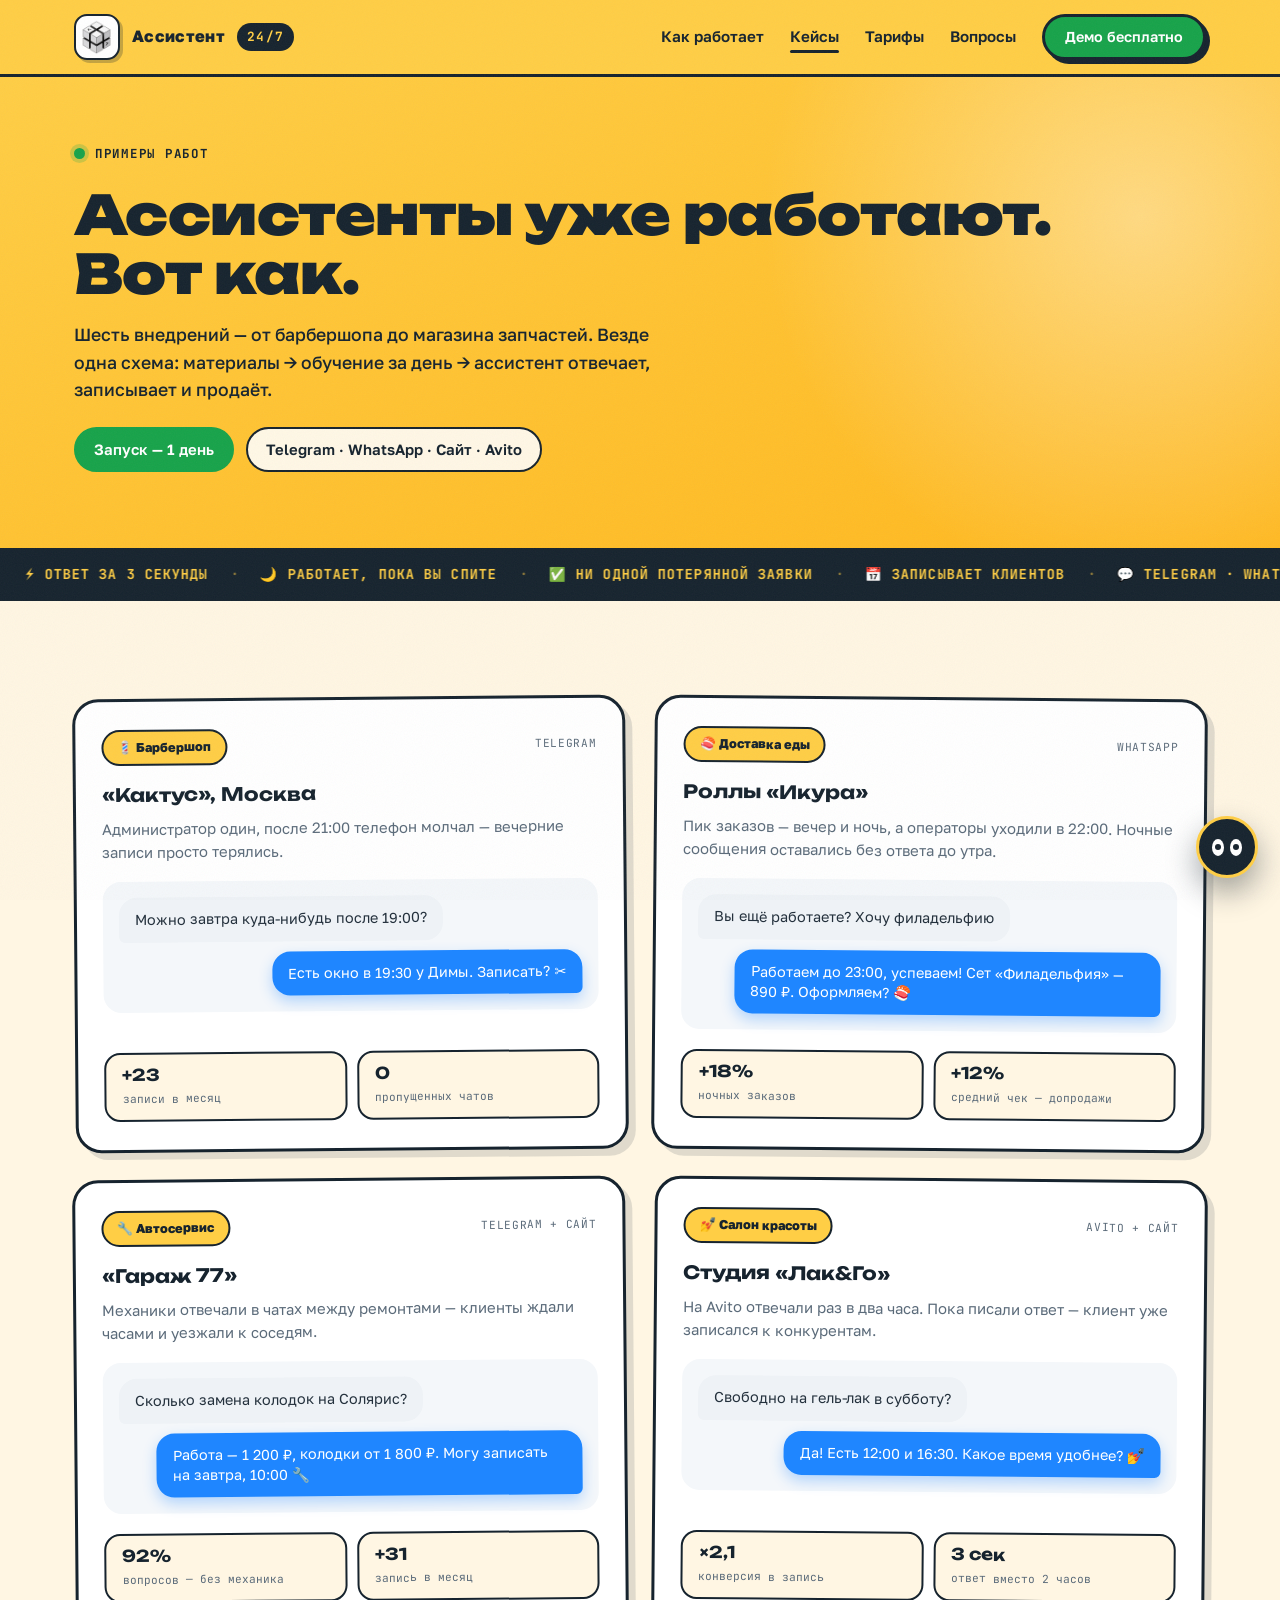
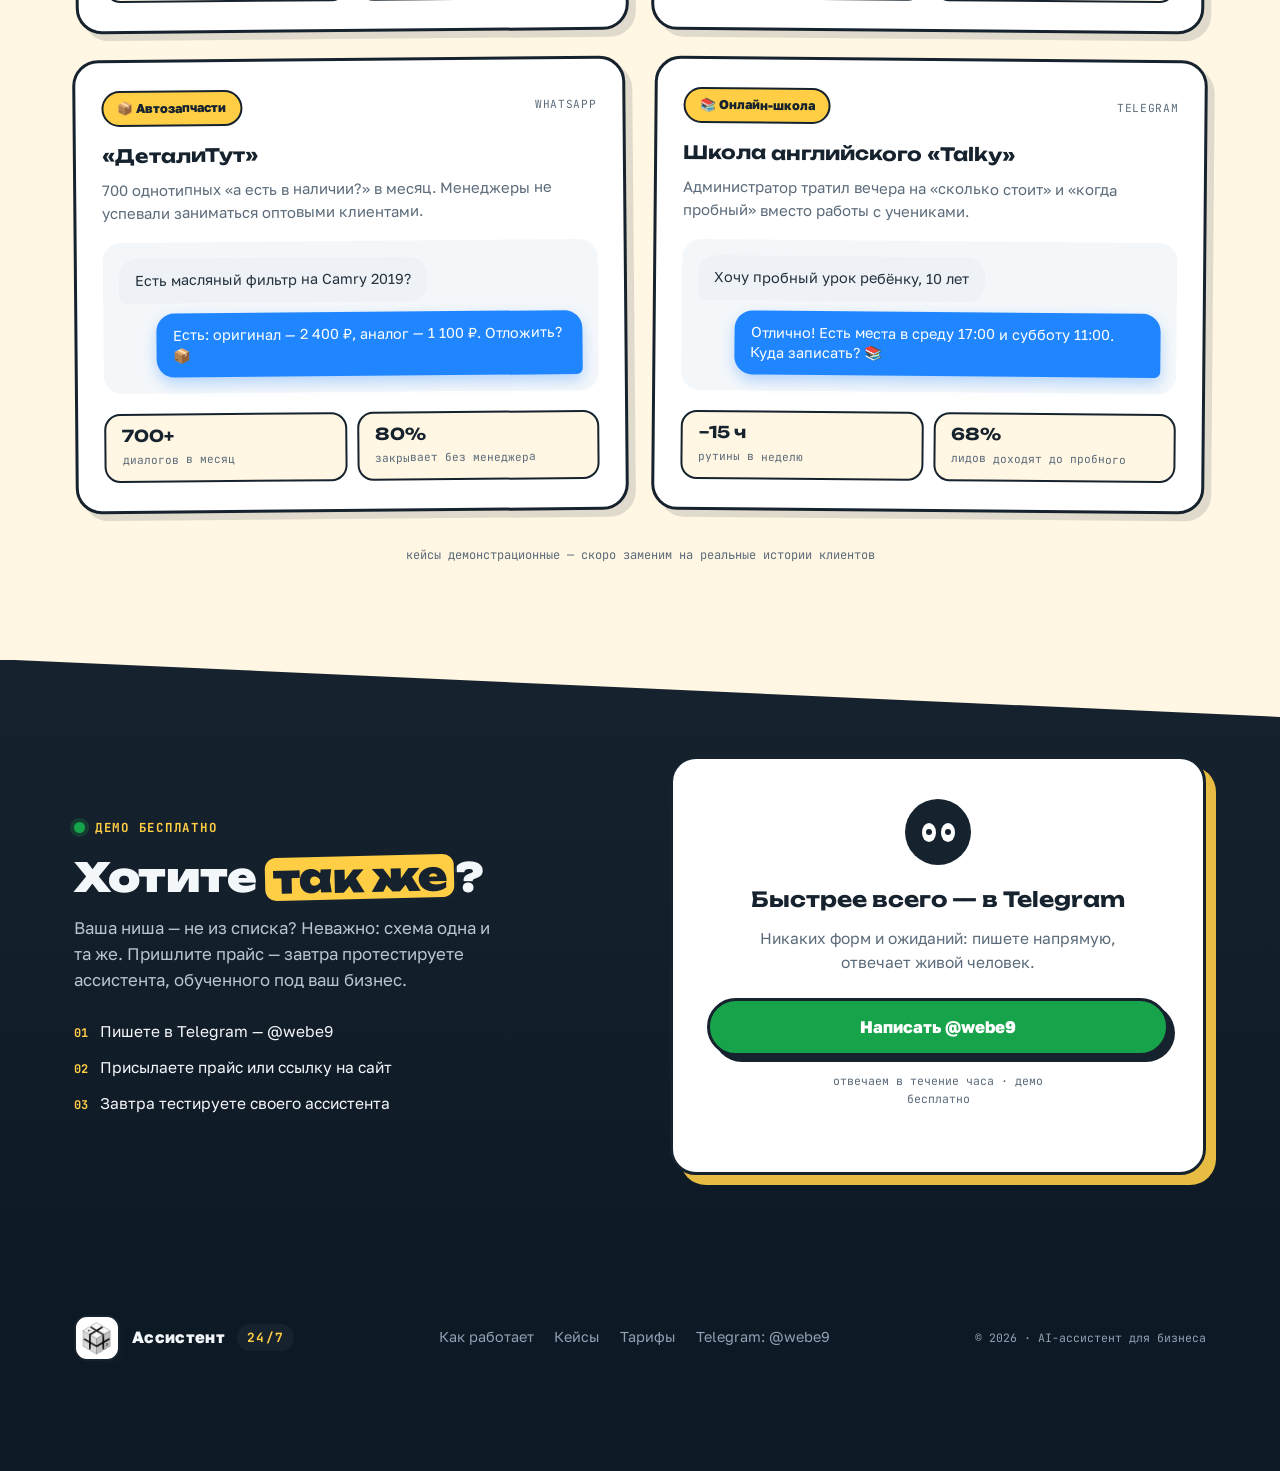
==== cases.html @ fed9264d "Логотип ведёт на narodniy-team.ru, чистые внутренние ссылки без index.html Co-Authored-By: Claude Fa" ====
<!doctype html>
<html lang="ru">
<head>
<meta charset="utf-8">
<meta name="viewport" content="width=device-width, initial-scale=1, viewport-fit=cover">
<title>Кейсы — AI-ассистент для бизнеса</title>
<meta name="description" content="Примеры внедрений AI-ассистента: барбершоп, доставка еды, автосервис, салон красоты, автозапчасти, онлайн-школа.">
<meta name="theme-color" content="#FFCE45">
<link rel="icon" type="image/jpeg" href="logo.jpg">
<link rel="preconnect" href="https://fonts.googleapis.com">
<link rel="preconnect" href="https://fonts.gstatic.com" crossorigin>
<link href="https://fonts.googleapis.com/css2?family=Unbounded:wght@500;700;900&family=Golos+Text:wght@400;500;600;800&family=JetBrains+Mono:wght@400;700&display=swap" rel="stylesheet">
<link rel="stylesheet" href="styles.css">
</head>
<body>

<a class="skip" href="#main">К содержанию</a>

<!-- ============ шапка ============ -->
<header class="site-head" id="top">
  <div class="head-in">
    <a class="logo" href="https://narodniy-team.ru" aria-label="На сайт Narodniy Team">
      <img class="logo-img" src="logo.jpg" alt="Логотип Narodniy Team">
      Ассистент <b>24/7</b>
    </a>
    <nav class="main-nav" aria-label="Основная навигация">
      <a href="./#how">Как работает</a>
      <a href="cases.html" aria-current="page">Кейсы</a>
      <a href="./#pricing">Тарифы</a>
      <a href="./#faq">Вопросы</a>
      <a class="btn" href="#cta">Демо бесплатно</a>
    </nav>
    <button class="burger" aria-expanded="false" aria-controls="mmenu" aria-label="Меню">
      <span></span><span></span><span></span>
    </button>
  </div>
</header>

<div class="mobile-menu" id="mmenu">
  <a href="./#how">Как работает</a>
  <a href="cases.html">Кейсы</a>
  <a href="./#pricing">Тарифы</a>
  <a href="./#faq">Вопросы</a>
  <a class="btn" href="#cta">Демо бесплатно</a>
</div>

<main id="main">

<!-- ============ hero ============ -->
<section class="page-hero">
  <div class="wrap">
    <span class="eyebrow">Примеры работ</span>
    <h1>Ассистенты уже работают. Вот как.</h1>
    <p class="sub">Шесть внедрений — от барбершопа до магазина запчастей. Везде одна схема: материалы → обучение за день → ассистент отвечает, записывает и продаёт.</p>
    <div class="hero-chips" style="margin-top:24px">
      <span class="chip solid-green">Запуск — 1 день</span>
      <span class="chip">Telegram · WhatsApp · Сайт · Avito</span>
    </div>
  </div>
</section>

<!-- ============ бегущая строка ============ -->
<div class="ticker" aria-hidden="true">
  <div class="ticker-track" id="tickerTrack"></div>
</div>

<!-- ============ кейсы ============ -->
<section class="section">
  <div class="wrap">
    <div class="case-grid">

      <article class="case reveal">
        <div class="case-top">
          <span class="case-tag">💈 Барбершоп</span>
          <span class="case-chan">Telegram</span>
        </div>
        <h3>«Кактус», Москва</h3>
        <p class="prob">Администратор один, после 21:00 телефон молчал — вечерние записи просто терялись.</p>
        <div class="case-chat">
          <div class="msg client">Можно завтра куда-нибудь после 19:00?</div>
          <div class="msg bot">Есть окно в 19:30 у Димы. Записать? ✂️</div>
        </div>
        <div class="case-stats">
          <span class="stat"><b>+23</b><small>записи в месяц</small></span>
          <span class="stat"><b>0</b><small>пропущенных чатов</small></span>
        </div>
      </article>

      <article class="case reveal d1">
        <div class="case-top">
          <span class="case-tag">🍣 Доставка еды</span>
          <span class="case-chan">WhatsApp</span>
        </div>
        <h3>Роллы «Икура»</h3>
        <p class="prob">Пик заказов — вечер и ночь, а операторы уходили в 22:00. Ночные сообщения оставались без ответа до утра.</p>
        <div class="case-chat">
          <div class="msg client">Вы ещё работаете? Хочу филадельфию</div>
          <div class="msg bot">Работаем до 23:00, успеваем! Сет «Филадельфия» — 890 ₽. Оформляем? 🍣</div>
        </div>
        <div class="case-stats">
          <span class="stat"><b>+18%</b><small>ночных заказов</small></span>
          <span class="stat"><b>+12%</b><small>средний чек — допродажи</small></span>
        </div>
      </article>

      <article class="case reveal">
        <div class="case-top">
          <span class="case-tag">🔧 Автосервис</span>
          <span class="case-chan">Telegram + сайт</span>
        </div>
        <h3>«Гараж 77»</h3>
        <p class="prob">Механики отвечали в чатах между ремонтами — клиенты ждали часами и уезжали к соседям.</p>
        <div class="case-chat">
          <div class="msg client">Сколько замена колодок на Солярис?</div>
          <div class="msg bot">Работа — 1 200 ₽, колодки от 1 800 ₽. Могу записать на завтра, 10:00 🔧</div>
        </div>
        <div class="case-stats">
          <span class="stat"><b>92%</b><small>вопросов — без механика</small></span>
          <span class="stat"><b>+31</b><small>запись в месяц</small></span>
        </div>
      </article>

      <article class="case reveal d1">
        <div class="case-top">
          <span class="case-tag">💅 Салон красоты</span>
          <span class="case-chan">Avito + сайт</span>
        </div>
        <h3>Студия «Лак&amp;Го»</h3>
        <p class="prob">На Avito отвечали раз в два часа. Пока писали ответ — клиент уже записался к конкурентам.</p>
        <div class="case-chat">
          <div class="msg client">Свободно на гель-лак в субботу?</div>
          <div class="msg bot">Да! Есть 12:00 и 16:30. Какое время удобнее? 💅</div>
        </div>
        <div class="case-stats">
          <span class="stat"><b>×2,1</b><small>конверсия в запись</small></span>
          <span class="stat"><b>3 сек</b><small>ответ вместо 2 часов</small></span>
        </div>
      </article>

      <article class="case reveal">
        <div class="case-top">
          <span class="case-tag">📦 Автозапчасти</span>
          <span class="case-chan">WhatsApp</span>
        </div>
        <h3>«ДеталиТут»</h3>
        <p class="prob">700 однотипных «а есть в наличии?» в месяц. Менеджеры не успевали заниматься оптовыми клиентами.</p>
        <div class="case-chat">
          <div class="msg client">Есть масляный фильтр на Camry 2019?</div>
          <div class="msg bot">Есть: оригинал — 2 400 ₽, аналог — 1 100 ₽. Отложить? 📦</div>
        </div>
        <div class="case-stats">
          <span class="stat"><b>700+</b><small>диалогов в месяц</small></span>
          <span class="stat"><b>80%</b><small>закрывает без менеджера</small></span>
        </div>
      </article>

      <article class="case reveal d1">
        <div class="case-top">
          <span class="case-tag">📚 Онлайн-школа</span>
          <span class="case-chan">Telegram</span>
        </div>
        <h3>Школа английского «Talky»</h3>
        <p class="prob">Администратор тратил вечера на «сколько стоит» и «когда пробный» вместо работы с учениками.</p>
        <div class="case-chat">
          <div class="msg client">Хочу пробный урок ребёнку, 10 лет</div>
          <div class="msg bot">Отлично! Есть места в среду 17:00 и субботу 11:00. Куда записать? 📚</div>
        </div>
        <div class="case-stats">
          <span class="stat"><b>−15 ч</b><small>рутины в неделю</small></span>
          <span class="stat"><b>68%</b><small>лидов доходят до пробного</small></span>
        </div>
      </article>

    </div>
    <p class="cases-note reveal">кейсы демонстрационные — скоро заменим на реальные истории клиентов</p>
  </div>
</section>

<!-- ============ CTA ============ -->
<section class="section cta-sec dark-zone" id="cta">
  <div class="cut r" style="--cut:var(--cream)" aria-hidden="true"></div>
  <div class="wrap cta-in">
    <div class="reveal">
      <span class="eyebrow">Демо бесплатно</span>
      <h2 style="margin-top:16px">Хотите <span class="mark y">так же</span>?</h2>
      <p class="lead">Ваша ниша — не из списка? Неважно: схема одна и та же. Пришлите прайс — завтра протестируете ассистента, обученного под ваш бизнес.</p>
      <div class="cta-steps">
        <span><b>01</b> Пишете в Telegram — @webe9</span>
        <span><b>02</b> Присылаете прайс или ссылку на сайт</span>
        <span><b>03</b> Завтра тестируете своего ассистента</span>
      </div>
    </div>
    <div class="tg-card reveal d1">
      <span class="ava"><span class="eye"><span class="pupil"></span></span><span class="eye"><span class="pupil"></span></span></span>
      <h3>Быстрее всего — в Telegram</h3>
      <p>Никаких форм и ожиданий: пишете напрямую, отвечает живой человек.</p>
      <a class="btn" href="https://t.me/webe9" target="_blank" rel="noopener">Написать @webe9</a>
      <p class="note">отвечаем в течение часа · демо бесплатно</p>
    </div>
  </div>
</section>

</main>

<!-- ============ футер ============ -->
<footer class="site-foot">
  <div class="wrap foot-in">
    <a class="logo" href="https://narodniy-team.ru" aria-label="На сайт Narodniy Team">
      <img class="logo-img" src="logo.jpg" alt="Логотип Narodniy Team">
      Ассистент <b>24/7</b>
    </a>
    <nav class="foot-links" aria-label="Футер">
      <a href="./#how">Как работает</a>
      <a href="cases.html">Кейсы</a>
      <a href="./#pricing">Тарифы</a>
      <a href="https://t.me/webe9" target="_blank" rel="noopener">Telegram: @webe9</a>
    </nav>
    <span class="foot-copy">© 2026 · AI-ассистент для бизнеса</span>
  </div>
</footer>

<!-- живая кнопка -->
<button class="fab" id="fab" aria-label="Получить демо">
  <span class="eye"><span class="pupil"></span></span><span class="eye"><span class="pupil"></span></span>
</button>

<script src="script.js"></script>
</body>
</html>
---- styles.css ----
/* ============ tokens ============ */
:root{
  --yellow:#FFCE45;
  --yellow-2:#FFB81E;
  --ink:#16232E;
  --ink-2:#0E1926;
  --green:#17A34A;
  --green-d:#0E8A3C;
  --blue:#1F86FF;
  --cream:#FFF6E3;
  --paper:#FFFDF6;
  --white:#ffffff;
  --muted:#5B6B7A;
  --d:'Unbounded', system-ui, sans-serif;
  --b:'Golos Text', 'Segoe UI', system-ui, sans-serif;
  --m:'JetBrains Mono', ui-monospace, monospace;
  --r:26px;
  --line:3px solid var(--ink);
}
*{margin:0;padding:0;box-sizing:border-box}
html{scroll-behavior:smooth}
body{
  font-family:var(--b);
  color:var(--ink);
  background:var(--cream);
  line-height:1.55;
  overflow-x:hidden;
  -webkit-font-smoothing:antialiased;
}
::selection{background:var(--ink);color:var(--yellow)}
img,svg{max-width:100%;display:block}
a{color:inherit}
button{font:inherit;color:inherit;cursor:pointer;background:none;border:none}

:focus-visible{outline:3px dashed var(--ink);outline-offset:3px;border-radius:6px}
.dark-zone :focus-visible{outline-color:var(--yellow)}

.skip{
  position:absolute;left:16px;top:-60px;z-index:5000;
  background:var(--ink);color:var(--yellow);padding:10px 18px;border-radius:12px;
  font-weight:600;transition:top .2s;
}
.skip:focus{top:12px}

/* лёгкое «бумажное» зерно поверх всего */
body::after{
  content:"";position:fixed;inset:0;z-index:2600;pointer-events:none;opacity:.05;
  background-image:url("data:image/svg+xml,%3Csvg xmlns='http://www.w3.org/2000/svg' width='140' height='140'%3E%3Cfilter id='n'%3E%3CfeTurbulence type='fractalNoise' baseFrequency='0.9' numOctaves='2'/%3E%3C/filter%3E%3Crect width='140' height='140' filter='url(%23n)'/%3E%3C/svg%3E");
}

.wrap{max-width:1180px;margin:0 auto;padding:0 24px}

/* ============ типовые детали ============ */
.eyebrow{
  display:inline-flex;align-items:center;gap:10px;
  font-family:var(--m);font-size:.78rem;font-weight:700;
  letter-spacing:.14em;text-transform:uppercase;
}
.eyebrow::before{
  content:"";width:11px;height:11px;border-radius:50%;
  background:var(--green);box-shadow:0 0 0 4px rgba(23,163,74,.22);
  flex:none;
}
h1,h2{font-family:var(--d);line-height:1.08;letter-spacing:-.01em}
h2{font-size:clamp(1.55rem,3.6vw,2.5rem);font-weight:900}
.section{padding:96px 0;position:relative}

/* диагональный срез на стыке цветных блоков:
   --cut = цвет ПРЕДЫДУЩЕЙ секции, клин врезается в текущую.
   top:-1px прячет антиалиасную кромку тонкого конца клина в цвете верхней секции */
.cut{
  position:absolute;top:-1px;left:0;right:0;z-index:2;pointer-events:none;
  height:clamp(26px,4.5vw,58px);
  background:var(--cut);
  clip-path:polygon(0 0,100% 0,0 100%);
}
.cut.r{clip-path:polygon(0 0,100% 0,100% 100%)}
.bg-cream{background:var(--cream)}
.sec-head{max-width:640px;margin-bottom:52px}
.sec-head h2{margin-top:16px}
.sec-head p{margin-top:14px;font-size:1.05rem;color:var(--muted)}

/* маркер-выделение слова, как на стикере */
.mark{
  position:relative;display:inline-block;padding:0 .18em;
  background:var(--white);border-radius:.28em;
  transform:rotate(-1.4deg);
  box-shadow:3px 3px 0 rgba(22,35,46,.9);
}
.mark.g{background:var(--green);color:#fff}
.mark.y{background:var(--yellow);color:var(--ink)}

.btn{
  display:inline-flex;align-items:center;justify-content:center;gap:10px;
  font-weight:800;font-size:1rem;line-height:1.2;
  padding:16px 28px;border-radius:999px;border:var(--line);
  background:var(--green);color:#fff;
  box-shadow:6px 6px 0 var(--ink);
  transition:transform .15s ease, box-shadow .15s ease;
  text-decoration:none;text-align:center;
}
.btn:hover{transform:translate(-2px,-2px);box-shadow:9px 9px 0 var(--ink)}
.btn:active{transform:translate(3px,3px);box-shadow:1px 1px 0 var(--ink)}
.btn.ink{background:var(--ink);color:var(--yellow);border-color:var(--ink);box-shadow:6px 6px 0 rgba(22,35,46,.28)}
.btn.ghost{background:var(--paper);color:var(--ink)}

.chip{
  display:inline-flex;align-items:center;gap:8px;
  background:rgba(255,255,255,.88);border:2.5px solid var(--ink);
  padding:9px 18px;border-radius:999px;font-weight:600;font-size:.93rem;
}
.chip.solid-green{background:var(--green);border-color:var(--green);color:#fff}

/* появление при скролле */
.reveal{opacity:0;transform:translateY(26px);transition:opacity .6s ease,transform .6s ease}
.reveal.in{opacity:1;transform:none}
.reveal.d1{transition-delay:.08s}
.reveal.d2{transition-delay:.16s}
.reveal.d3{transition-delay:.24s}

/* ============ шапка ============ */
.site-head{
  position:sticky;top:0;z-index:1000;
  background:var(--yellow);
  border-bottom:3px solid var(--ink);
  transition:box-shadow .2s;
}
.site-head.scrolled{box-shadow:0 6px 0 rgba(22,35,46,.12)}
.head-in{display:flex;align-items:center;justify-content:space-between;gap:16px;padding:14px 24px;max-width:1180px;margin:0 auto}
.logo{display:flex;align-items:center;gap:12px;font-weight:800;text-decoration:none;font-size:1.02rem;letter-spacing:.02em}
.logo-img{
  width:46px;height:46px;flex:none;object-fit:contain;
  background:#fff;border:2.5px solid var(--ink);border-radius:13px;
  padding:3px;box-shadow:3px 3px 0 rgba(22,35,46,.25);
}
.logo b{font-family:var(--m);font-weight:700;font-size:.8rem;letter-spacing:.1em;background:var(--ink);color:var(--yellow);padding:4px 10px;border-radius:999px}
.ava{
  width:44px;height:44px;border-radius:50%;background:var(--ink);
  display:flex;align-items:center;justify-content:center;gap:5px;flex:none;
  position:relative;
}
.eye{width:11px;height:15px;border-radius:50%;background:#fff;position:relative;overflow:hidden}
.pupil{width:6px;height:6px;border-radius:50%;background:var(--ink);position:absolute;left:50%;top:50%;transform:translate(-50%,-50%)}
.main-nav{display:flex;align-items:center;gap:26px}
.main-nav a{font-weight:600;text-decoration:none;font-size:.95rem;position:relative}
.main-nav a:not(.btn)::after{
  content:"";position:absolute;left:0;right:100%;bottom:-4px;height:3px;
  background:var(--ink);border-radius:3px;transition:right .2s ease;
}
.main-nav a:not(.btn):hover::after{right:0}
.main-nav a[aria-current="page"]::after{right:0}
.main-nav .btn{padding:11px 20px;font-size:.9rem;box-shadow:4px 4px 0 var(--ink)}
.burger{display:none;width:46px;height:46px;border:var(--line);border-radius:14px;background:var(--paper);position:relative}
.burger span{position:absolute;left:11px;right:11px;height:3px;background:var(--ink);border-radius:3px;transition:.25s}
.burger span:nth-child(1){top:14px}
.burger span:nth-child(2){top:21px}
.burger span:nth-child(3){top:28px}
.burger[aria-expanded="true"] span:nth-child(1){top:21px;transform:rotate(45deg)}
.burger[aria-expanded="true"] span:nth-child(2){opacity:0}
.burger[aria-expanded="true"] span:nth-child(3){top:21px;transform:rotate(-45deg)}
.mobile-menu{
  display:none;position:fixed;inset:0;z-index:1500;background:var(--yellow);
  padding:110px 28px 40px;flex-direction:column;gap:8px;
}
.mobile-menu.open{display:flex}
.mobile-menu a{
  font-family:var(--d);font-weight:700;font-size:1.5rem;text-decoration:none;
  padding:16px 6px;border-bottom:2px solid rgba(22,35,46,.15);
}
.mobile-menu .btn{margin-top:26px;font-family:var(--b)}

/* ============ hero (главная) ============ */
.hero{
  background:linear-gradient(160deg,var(--yellow) 0%,var(--yellow-2) 100%);
  position:relative;overflow:hidden;
}
.hero::before{
  content:"";position:absolute;right:-240px;top:-240px;width:760px;height:760px;border-radius:50%;
  background:radial-gradient(circle,rgba(255,255,255,.4),rgba(255,255,255,0) 70%);
  pointer-events:none;
}
.hero-in{
  display:grid;grid-template-columns:1.06fr .94fr;gap:56px;align-items:center;
  padding:72px 24px 88px;max-width:1180px;margin:0 auto;position:relative;
}
.hero h1{
  font-size:clamp(2rem,4.6vw,3.55rem);font-weight:900;
  margin-top:22px;max-width:12ch;
}
.hero h1 .accent{color:#fff;text-shadow:0 3px 0 rgba(22,35,46,.22);position:relative;white-space:nowrap}
.hero h1 .accent svg{
  position:absolute;left:0;bottom:-.28em;width:100%;height:.32em;overflow:visible;
}
.hero h1 .accent path{
  fill:none;stroke:var(--ink);stroke-width:7;stroke-linecap:round;
  stroke-dasharray:320;stroke-dashoffset:320;
  animation:draw .9s .8s ease forwards;
}
@keyframes draw{to{stroke-dashoffset:0}}
.hero .sub{margin-top:20px;font-size:1.12rem;max-width:44ch;font-weight:500}
.hero-chips{display:flex;flex-wrap:wrap;gap:12px;margin-top:26px}
.hero-cta{display:flex;flex-wrap:wrap;gap:16px;margin-top:32px;align-items:center}
.hero-note{font-family:var(--m);font-size:.78rem;max-width:24ch;line-height:1.5}

/* стагер появления в hero */
.hero .pop{opacity:0;transform:translateY(18px);animation:pop .55s ease forwards}
.hero .pop.p1{animation-delay:.05s}
.hero .pop.p2{animation-delay:.15s}
.hero .pop.p3{animation-delay:.25s}
.hero .pop.p4{animation-delay:.35s}
.hero .pop.p5{animation-delay:.45s}
@keyframes pop{to{opacity:1;transform:none}}

/* ============ hero (внутренние страницы) ============ */
.page-hero{
  background:linear-gradient(160deg,var(--yellow) 0%,var(--yellow-2) 100%);
  position:relative;overflow:hidden;padding:64px 0 76px;
}
.page-hero::before{
  content:"";position:absolute;right:-240px;top:-240px;width:760px;height:760px;border-radius:50%;
  background:radial-gradient(circle,rgba(255,255,255,.4),rgba(255,255,255,0) 70%);
  pointer-events:none;
}
.page-hero .wrap{position:relative}
.page-hero h1{font-size:clamp(2rem,4.6vw,3.4rem);font-weight:900;margin-top:20px;max-width:20ch}
.page-hero .sub{margin-top:18px;font-size:1.1rem;max-width:54ch;font-weight:500}

/* чат-демо */
.chat{
  background:var(--white);border:var(--line);border-radius:30px;
  box-shadow:12px 12px 0 rgba(22,35,46,.9);
  transform:rotate(-2.2deg);
  transition:transform .25s ease;
  padding:24px 22px 18px;position:relative;z-index:2;
}
.chat:hover{transform:rotate(-.4deg)}
.chat-head{display:flex;align-items:center;gap:13px;padding-bottom:16px;border-bottom:2px solid #EEF2F6}
.chat-head .ava{width:50px;height:50px}
.chat-title{font-weight:800;font-size:1.02rem}
.chat-status{font-size:.85rem;color:var(--green);font-weight:700;display:flex;align-items:center;gap:7px}
.chat-status::before{content:"";width:9px;height:9px;border-radius:50%;background:var(--green);animation:pulse 2s infinite}
@keyframes pulse{0%,100%{box-shadow:0 0 0 0 rgba(23,163,74,.4)}50%{box-shadow:0 0 0 6px rgba(23,163,74,0)}}
.chat-logwrap{position:relative}
.chat-log{
  padding:18px 12px 6px 2px;display:flex;flex-direction:column;gap:12px;
  min-height:260px;max-height:340px;overflow-y:auto;
  /* родной скроллбар прячем совсем — вместо него свой ползунок */
  scrollbar-width:none;-ms-overflow-style:none;
}
.chat-log::-webkit-scrollbar{width:0;height:0;display:none}
.chat-thumb{
  position:absolute;right:0;top:0;width:6px;height:40px;border-radius:99px;
  background:#C9D4DD;opacity:0;pointer-events:none;
  transition:opacity .25s ease, background .15s ease;
  touch-action:none;
}
.chat-thumb.on{opacity:1;pointer-events:auto;cursor:grab}
.chat-thumb:hover{background:#A9B8C4}
.chat-thumb.drag{background:#8FA1B3;cursor:grabbing}
.msg{
  max-width:86%;padding:12px 16px;border-radius:18px;font-size:.98rem;line-height:1.4;
  opacity:0;transform:translateY(10px) scale(.97);
  animation:msg-in .3s ease forwards;
}
@keyframes msg-in{to{opacity:1;transform:none}}
.msg.client{background:#EEF2F6;color:#24313D;border-bottom-left-radius:6px;align-self:flex-start}
.msg.bot{
  background:var(--blue);color:#fff;border-bottom-right-radius:6px;align-self:flex-end;
  box-shadow:0 8px 20px rgba(31,134,255,.35);
}
.msg.typing{display:inline-flex;gap:5px;align-items:center;padding:15px 18px}
.msg.typing i{width:7px;height:7px;border-radius:50%;background:rgba(255,255,255,.85);animation:blink 1s infinite}
.msg.typing i:nth-child(2){animation-delay:.18s}
.msg.typing i:nth-child(3){animation-delay:.36s}
@keyframes blink{0%,60%,100%{opacity:.35;transform:translateY(0)}30%{opacity:1;transform:translateY(-3px)}}
.msg-meta{font-family:var(--m);font-size:.68rem;color:#8795A1;align-self:flex-end;margin-top:-6px}
.chat-suggest{display:flex;flex-wrap:wrap;gap:8px;padding:14px 2px 6px;border-top:2px solid #EEF2F6}
.chat-suggest .hint{width:100%;font-family:var(--m);font-size:.68rem;color:#8795A1;letter-spacing:.06em;text-transform:uppercase}
.q-chip{
  border:2px solid var(--ink);border-radius:999px;padding:8px 14px;
  font-size:.85rem;font-weight:600;background:var(--paper);
  transition:transform .15s, background .15s;
}
.q-chip:hover{transform:translateY(-2px) rotate(-1deg);background:var(--yellow)}
.q-chip:disabled{opacity:.35;transform:none;cursor:default}
.chat-foot{
  display:flex;align-items:center;gap:9px;padding:12px 2px 2px;
  font-size:.85rem;font-weight:700;color:#24313D;
}

/* стикер поверх чата */
.sticker-247{
  position:absolute;top:-20px;right:-14px;z-index:3;
  background:var(--ink);color:var(--yellow);
  font-family:var(--d);font-weight:700;font-size:1.05rem;
  padding:10px 20px;border-radius:999px;transform:rotate(6deg);
  box-shadow:5px 5px 0 rgba(22,35,46,.25);
}

/* ============ бегущая строка ============ */
.ticker{
  background:var(--ink);color:var(--yellow);
  border-top:3px solid var(--ink);border-bottom:3px solid var(--ink);
  overflow:hidden;white-space:nowrap;position:relative;z-index:3;
}
.ticker-track{
  display:inline-flex;gap:0;padding:13px 0;
  font-family:var(--m);font-weight:700;font-size:.86rem;letter-spacing:.08em;text-transform:uppercase;
  animation:ticker 26s linear infinite;will-change:transform;
}
.ticker:hover .ticker-track{animation-play-state:paused}
.ticker-track span{padding:0 26px;position:relative}
.ticker-track span::after{content:"·";position:absolute;right:-6px;color:rgba(255,206,69,.5)}
@keyframes ticker{to{transform:translateX(-50%)}}

/* ============ как работает ============ */
.steps{display:grid;grid-template-columns:1fr auto 1fr auto 1fr;gap:18px;align-items:stretch}
.step{
  background:var(--white);border:var(--line);border-radius:var(--r);
  padding:30px 26px;position:relative;
  box-shadow:7px 7px 0 rgba(22,35,46,.14);
  transition:transform .2s ease, box-shadow .2s ease;
}
.step:hover{transform:translateY(-6px) rotate(-.6deg);box-shadow:10px 12px 0 rgba(22,35,46,.18)}
.step .n{
  position:absolute;top:-17px;left:22px;
  font-family:var(--m);font-weight:700;font-size:.8rem;
  background:var(--yellow);border:2.5px solid var(--ink);border-radius:999px;padding:5px 13px;
}
.step .ico{font-size:2rem;line-height:1;margin-bottom:14px}
.step h3{font-size:1.12rem;font-weight:800;margin-bottom:8px}
.step p{font-size:.95rem;color:var(--muted)}
.step-arrow{align-self:center;flex:none;color:var(--ink);animation:nudge 2.2s ease-in-out infinite}
@keyframes nudge{0%,100%{transform:translateX(0)}50%{transform:translateX(6px)}}
.steps-foot{margin-top:38px;display:flex;flex-wrap:wrap;gap:12px}

/* ============ ночная секция ============ */
.night{
  background:linear-gradient(180deg,#101D2B 0%,var(--ink-2) 100%);
  color:#F4F7FA;position:relative;overflow:hidden;
}
.night .stars{position:absolute;inset:0;pointer-events:none}
.night .stars i{
  position:absolute;width:3px;height:3px;border-radius:50%;background:#fff;opacity:.55;
  animation:tw 3.2s ease-in-out infinite;
}
@keyframes tw{0%,100%{opacity:.15;transform:scale(.8)}50%{opacity:.8;transform:scale(1.2)}}
.night-in{display:grid;grid-template-columns:1fr 1fr;gap:60px;align-items:center;position:relative}
.night .eyebrow{color:var(--yellow)}
.night h2 .mark{background:var(--yellow);color:var(--ink);box-shadow:3px 3px 0 rgba(0,0,0,.45)}
.night .lead{margin-top:16px;color:#B9C6D2;font-size:1.05rem;max-width:40ch}
.night-chips{display:flex;flex-wrap:wrap;gap:12px;margin-top:26px}
.night .chip{background:rgba(255,255,255,.08);border-color:rgba(255,255,255,.35);color:#F4F7FA}
.night .chip.solid-green{background:var(--green);border-color:var(--green)}
.night-report{
  margin-top:30px;display:inline-flex;align-items:center;gap:10px;
  background:var(--yellow);color:var(--ink);border-radius:999px;padding:12px 22px;
  font-weight:800;transform:rotate(-1.6deg);box-shadow:5px 5px 0 rgba(0,0,0,.4);
}
.timeline{display:flex;flex-direction:column;gap:16px}
.t-card{
  background:var(--white);color:var(--ink);border-radius:20px;
  padding:16px 20px;display:flex;align-items:center;gap:15px;
  box-shadow:0 18px 40px rgba(0,0,0,.35);
  transition:transform .2s ease;
}
.t-card:hover{transform:translateX(6px) rotate(.4deg)}
.t-card:nth-child(odd){transform:rotate(-1.2deg)}
.t-card:nth-child(even){transform:rotate(1deg)}
.t-card:nth-child(odd):hover{transform:translateX(6px) rotate(-.4deg)}
.t-ico{
  width:46px;height:46px;border-radius:14px;flex:none;
  display:flex;align-items:center;justify-content:center;font-size:1.35rem;
  background:#EEF2F6;
}
.t-card b{display:block;font-size:1rem}
.t-card small{color:var(--muted);font-size:.86rem}
.t-time{margin-left:auto;font-family:var(--m);font-size:.78rem;color:#8795A1;font-weight:700}

/* ============ калькулятор ============ */
/* градиент строго вертикальный: нижняя кромка = var(--yellow-2),
   чтобы совпадать с цветом клина следующей секции */
.calc-sec{background:linear-gradient(180deg,var(--yellow) 0%,var(--yellow-2) 100%)}
.calc{
  display:grid;grid-template-columns:1.05fr .95fr;gap:0;
  background:var(--white);border:var(--line);border-radius:var(--r);
  overflow:hidden;box-shadow:10px 10px 0 rgba(22,35,46,.9);
}
.calc-controls{padding:38px 36px}
.calc-controls .row{margin-bottom:30px}
.calc-controls label{display:flex;justify-content:space-between;align-items:baseline;font-weight:700;margin-bottom:12px;gap:12px}
.calc-controls output{font-family:var(--m);font-weight:700;background:var(--cream);padding:3px 12px;border-radius:8px;border:2px solid var(--ink);white-space:nowrap}
input[type=range]{
  width:100%;appearance:none;-webkit-appearance:none;height:12px;border-radius:99px;
  background:linear-gradient(to right,var(--green) var(--fill,50%),#E7ECF1 var(--fill,50%));
  border:2.5px solid var(--ink);outline-offset:4px;cursor:pointer;
}
input[type=range]::-webkit-slider-thumb{
  appearance:none;-webkit-appearance:none;width:28px;height:28px;border-radius:50%;
  background:var(--yellow);border:3px solid var(--ink);box-shadow:3px 3px 0 rgba(22,35,46,.35);
  transition:transform .12s;
}
input[type=range]::-webkit-slider-thumb:hover{transform:scale(1.12)}
input[type=range]::-moz-range-thumb{
  width:24px;height:24px;border-radius:50%;background:var(--yellow);
  border:3px solid var(--ink);box-shadow:3px 3px 0 rgba(22,35,46,.35);
}
.calc-note{font-family:var(--m);font-size:.72rem;color:var(--muted);line-height:1.6}
.calc-result{
  background:var(--ink);color:#fff;padding:38px 36px;
  display:flex;flex-direction:column;justify-content:center;gap:10px;position:relative;
}
.calc-result .cap{font-family:var(--m);font-size:.75rem;letter-spacing:.12em;text-transform:uppercase;color:#8FA1B3}
.calc-result .big{
  font-family:var(--d);font-weight:900;font-size:clamp(1.7rem,3.4vw,2.6rem);
  color:var(--yellow);line-height:1.1;font-variant-numeric:tabular-nums;
}
.calc-result .per{color:#B9C6D2;font-size:.95rem}
.calc-result .btn{margin-top:18px;align-self:flex-start;border-color:var(--green);box-shadow:6px 6px 0 rgba(0,0,0,.45)}

/* ============ возможности ============ */
.feat-grid{display:grid;grid-template-columns:repeat(3,1fr);gap:22px}
.feat{
  background:var(--white);border:var(--line);border-radius:22px;padding:26px 24px;
  box-shadow:6px 6px 0 rgba(22,35,46,.13);
  transition:transform .2s ease, box-shadow .2s ease;
  transform:rotate(var(--tilt,0deg));
}
.feat:nth-child(3n+1){--tilt:-.7deg}
.feat:nth-child(3n+2){--tilt:.5deg}
.feat:nth-child(3n){--tilt:-.3deg}
.feat:hover{transform:translateY(-6px) rotate(0);box-shadow:9px 11px 0 rgba(22,35,46,.18)}

/* появление с подпрыгом при первом скролле до блока */
.pop-card{opacity:0}
.pop-card.in{opacity:1;animation:card-pop .65s cubic-bezier(.3,1.3,.45,1) backwards}
.pop-card.in.d1{animation-delay:.12s}
.pop-card.in.d2{animation-delay:.24s}
@keyframes card-pop{
  0%{opacity:0;transform:translateY(36px) scale(.92) rotate(calc(var(--tilt,0deg) - 2.5deg))}
  65%{opacity:1;transform:translateY(-8px) scale(1.03) rotate(calc(var(--tilt,0deg) + 1.2deg))}
  100%{opacity:1;transform:translateY(0) scale(1) rotate(var(--tilt,0deg))}
}
.feat .ico{
  width:52px;height:52px;border-radius:16px;background:var(--cream);border:2.5px solid var(--ink);
  display:flex;align-items:center;justify-content:center;font-size:1.5rem;margin-bottom:16px;
}
.feat h3{font-size:1.05rem;font-weight:800;margin-bottom:6px}
.feat p{font-size:.92rem;color:var(--muted)}

/* ============ кейсы ============ */
.case-grid{display:grid;grid-template-columns:repeat(2,1fr);gap:26px}
.case{
  background:var(--white);border:var(--line);border-radius:var(--r);
  padding:28px 26px;display:flex;flex-direction:column;
  box-shadow:7px 7px 0 rgba(22,35,46,.13);
  transition:transform .2s ease, box-shadow .2s ease;
}
.case:nth-child(odd){transform:rotate(-.5deg)}
.case:nth-child(even){transform:rotate(.5deg)}
.case:hover{transform:translateY(-6px) rotate(0);box-shadow:10px 12px 0 rgba(22,35,46,.18)}
.case-top{display:flex;justify-content:space-between;align-items:center;gap:12px;margin-bottom:16px;flex-wrap:wrap}
.case-tag{
  background:var(--yellow);border:2.5px solid var(--ink);border-radius:999px;
  padding:6px 14px;font-weight:800;font-size:.8rem;
}
.case-chan{font-family:var(--m);font-size:.7rem;color:var(--muted);letter-spacing:.06em;text-transform:uppercase}
.case h3{font-family:var(--d);font-size:1.15rem;font-weight:700;margin-bottom:8px}
.case .prob{color:var(--muted);font-size:.93rem;margin-bottom:18px}
.case-chat{
  background:#F4F7FA;border-radius:18px;padding:16px;
  display:flex;flex-direction:column;gap:10px;margin-bottom:20px;
}
.case-chat .msg{animation:none;opacity:1;transform:none;font-size:.9rem;max-width:92%}
.case-chat .msg.bot{box-shadow:0 6px 14px rgba(31,134,255,.3)}
.case-stats{display:flex;flex-wrap:wrap;gap:10px;margin-top:auto}
.stat{
  background:var(--cream);border:2.5px solid var(--ink);border-radius:16px;
  padding:10px 16px;flex:1;min-width:120px;
}
.stat b{display:block;font-family:var(--d);font-size:1.02rem;line-height:1.25}
.stat small{font-size:.7rem;color:var(--muted);font-family:var(--m)}
.cases-note{margin-top:34px;text-align:center;font-family:var(--m);font-size:.75rem;color:var(--muted)}

/* ============ тарифы ============ */
.price-grid{display:grid;grid-template-columns:repeat(3,1fr);gap:24px;align-items:stretch}
.plan{
  background:var(--white);border:var(--line);border-radius:var(--r);padding:32px 28px;
  display:flex;flex-direction:column;position:relative;
  box-shadow:7px 7px 0 rgba(22,35,46,.13);
  transition:transform .2s ease, box-shadow .2s ease;
}
.plan:hover{transform:translateY(-6px);box-shadow:10px 12px 0 rgba(22,35,46,.2)}
.plan.hot{background:var(--ink);color:#fff;transform:rotate(-1deg) scale(1.02)}
.plan.hot:hover{transform:rotate(0) scale(1.03) translateY(-4px)}
.plan .badge{
  position:absolute;top:-16px;right:20px;background:var(--yellow);color:var(--ink);
  border:2.5px solid var(--ink);border-radius:999px;padding:6px 15px;
  font-weight:800;font-size:.8rem;transform:rotate(4deg);
}
.plan .name{font-family:var(--m);font-weight:700;font-size:.8rem;letter-spacing:.14em;text-transform:uppercase}
.plan .cost{font-family:var(--d);font-weight:900;font-size:1.9rem;margin-top:14px;line-height:1.1}
.plan .cost small{font-family:var(--b);font-weight:600;font-size:.9rem;color:var(--muted)}
.plan.hot .cost{color:var(--yellow)}
.plan.hot .cost small{color:#8FA1B3}
.plan ul{list-style:none;margin:22px 0 26px;display:flex;flex-direction:column;gap:11px;flex:1}
.plan li{display:flex;gap:10px;font-size:.94rem;align-items:flex-start}
.plan li::before{content:"✓";font-weight:800;color:var(--green);flex:none}
.plan.hot li::before{color:#4ADE80}
.plan .btn{width:100%}
.price-foot{margin-top:36px;text-align:center;font-family:var(--m);font-size:.8rem;color:var(--muted)}

/* ============ FAQ — переписка с ассистентом ============ */
.faq-sec{background:var(--paper)}
.faq-in{display:grid;grid-template-columns:.85fr 1.15fr;gap:60px;align-items:start}
.faq-head{position:sticky;top:110px}
.faq-head h2{margin-top:16px}
.faq-head p{margin-top:14px;font-size:1.05rem;color:var(--muted);max-width:36ch}
.faq-more{font-size:.95rem}
.faq-more a{font-weight:800;color:var(--ink)}
.faq-chat{display:flex;flex-direction:column;gap:14px}
.fq-q{
  display:block;text-align:left;max-width:88%;
  background:#EEF2F6;color:#24313D;
  padding:16px 22px;border-radius:20px;border-bottom-left-radius:7px;
  font-weight:700;font-size:1rem;line-height:1.4;
  border:2.5px solid transparent;
  transition:transform .15s ease, border-color .15s ease, background .15s ease;
}
.fq-q:hover{transform:translateX(5px);border-color:var(--ink);background:var(--white)}
.fq.open .fq-q{border-color:var(--ink);background:var(--white)}
.fq-a{max-height:0;overflow:hidden;transition:max-height .35s ease}
.fq-a-in{display:flex;justify-content:flex-end;padding:12px 0 6px}
.fq-bubble{
  background:var(--blue);color:#fff;max-width:88%;
  padding:15px 20px;border-radius:20px;border-bottom-right-radius:7px;
  font-size:.98rem;line-height:1.45;
  box-shadow:0 10px 24px rgba(31,134,255,.3);
}
.fq-bubble.typing{display:inline-flex;gap:5px;align-items:center;padding:17px 20px}
.fq-bubble.typing i{width:7px;height:7px;border-radius:50%;background:rgba(255,255,255,.85);animation:blink 1s infinite}
.fq-bubble.typing i:nth-child(2){animation-delay:.18s}
.fq-bubble.typing i:nth-child(3){animation-delay:.36s}

/* ============ CTA (телеграм) ============ */
.cta-sec{background:linear-gradient(180deg,var(--ink) 0%,var(--ink-2) 100%);color:#F4F7FA;position:relative;overflow:hidden}
.cta-in{display:grid;grid-template-columns:1fr 1fr;gap:60px;align-items:center;position:relative}
.cta-sec .eyebrow{color:var(--yellow)}
.cta-sec .lead{margin-top:16px;color:#B9C6D2;font-size:1.05rem;max-width:42ch}
.cta-steps{margin-top:26px;display:flex;flex-direction:column;gap:12px;font-size:.97rem}
.cta-steps span{display:flex;gap:12px;align-items:baseline}
.cta-steps b{font-family:var(--m);font-size:.75rem;color:var(--yellow);flex:none}
.tg-card{
  background:var(--white);color:var(--ink);border:var(--line);border-radius:var(--r);
  padding:40px 34px;text-align:center;
  box-shadow:10px 10px 0 rgba(255,206,69,.9);
  transform:rotate(1deg);
}
.tg-card .ava{width:66px;height:66px;margin:0 auto 18px}
.tg-card .ava .eye{width:14px;height:19px}
.tg-card h3{font-family:var(--d);font-weight:700;font-size:1.3rem;margin-bottom:10px}
.tg-card p{color:var(--muted);font-size:.97rem;max-width:36ch;margin:0 auto 24px}
.tg-card .btn{width:100%;font-size:1.05rem}
.tg-card .note{margin-top:16px;font-family:var(--m);font-size:.72rem;color:var(--muted)}

/* ============ футер ============ */
.site-foot{background:var(--ink-2);color:#8FA1B3;padding:44px 0 110px}
.foot-in{display:flex;flex-wrap:wrap;gap:28px;justify-content:space-between;align-items:center}
.foot-in .logo{color:#F4F7FA}
.foot-links{display:flex;flex-wrap:wrap;gap:20px;font-size:.9rem}
.foot-links a{text-decoration:none}
.foot-links a:hover{color:var(--yellow)}
.foot-copy{font-family:var(--m);font-size:.72rem}

/* ============ FAB — живая кнопка с глазами ============ */
.fab{
  position:fixed;right:22px;bottom:22px;z-index:1200;
  width:62px;height:62px;border-radius:50%;background:var(--ink);
  border:3px solid var(--yellow);
  display:flex;align-items:center;justify-content:center;gap:6px;
  box-shadow:0 14px 30px rgba(22,35,46,.4);
  transition:transform .2s ease, opacity .3s ease;
}
.fab:hover{transform:scale(1.1) rotate(-6deg)}
.fab .eye{width:12px;height:17px}
.fab.hide{opacity:0;pointer-events:none}
.fab::after{
  content:"Хочу такого же";position:absolute;right:74px;top:50%;transform:translateY(-50%);
  background:var(--white);border:2.5px solid var(--ink);color:var(--ink);
  padding:8px 14px;border-radius:12px;font-weight:700;font-size:.82rem;white-space:nowrap;
  opacity:0;pointer-events:none;transition:opacity .2s;
}
.fab:hover::after{opacity:1}

/* ============ адаптив ============ */
@media (max-width:1020px){
  .hero-in{grid-template-columns:1fr;gap:48px;padding-top:56px}
  .hero h1{max-width:16ch}
  .chat{transform:rotate(-1.2deg);max-width:560px}
  .night-in,.cta-in{grid-template-columns:1fr;gap:44px}
  .faq-in{grid-template-columns:1fr;gap:40px}
  .faq-head{position:static}
  .feat-grid{grid-template-columns:repeat(2,1fr)}
  .case-grid{grid-template-columns:1fr}
  .price-grid{grid-template-columns:1fr;max-width:520px;margin:0 auto}
  .plan.hot{transform:none}
  .calc{grid-template-columns:1fr}
}
@media (max-width:720px){
  .section{padding:64px 0}
  .main-nav{display:none}
  .burger{display:block}
  .steps{grid-template-columns:1fr}
  .step-arrow{transform:rotate(90deg);justify-self:center;animation:none}
  .feat-grid{grid-template-columns:1fr}
  .calc-controls,.calc-result{padding:28px 22px}
  .hero-in{padding:44px 20px 64px}
  .sticker-247{right:2px;top:-16px;font-size:.9rem}
  .wrap{padding:0 20px}
  .fab{right:16px;bottom:16px;width:54px;height:54px}
  .fab::after{display:none}
  .tg-card{transform:none;padding:30px 22px}
  .t-time{display:none}
}
@media (prefers-reduced-motion:reduce){
  html{scroll-behavior:auto}
  *,*::before,*::after{animation-duration:.01ms!important;animation-iteration-count:1!important;transition-duration:.01ms!important}
  .reveal{opacity:1;transform:none}
  .hero .pop{opacity:1;transform:none}
  .pop-card{opacity:1}
}
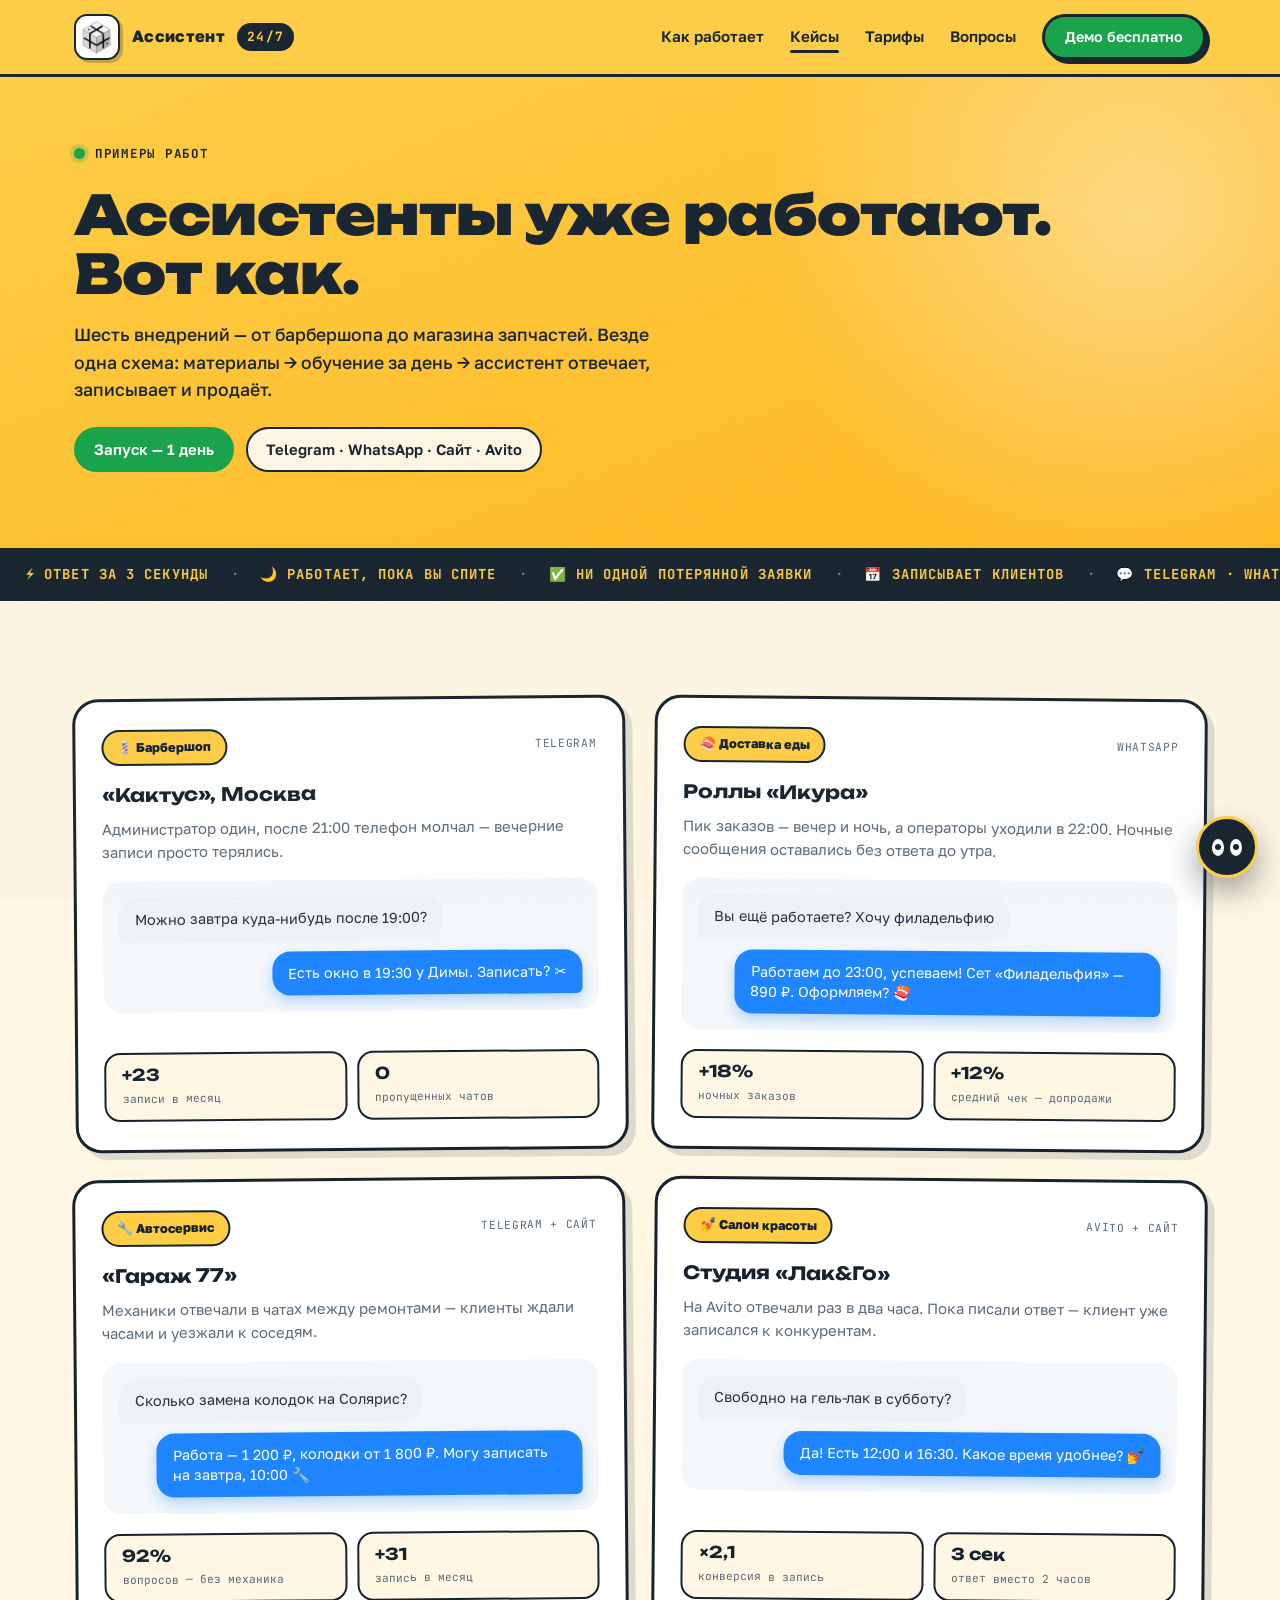
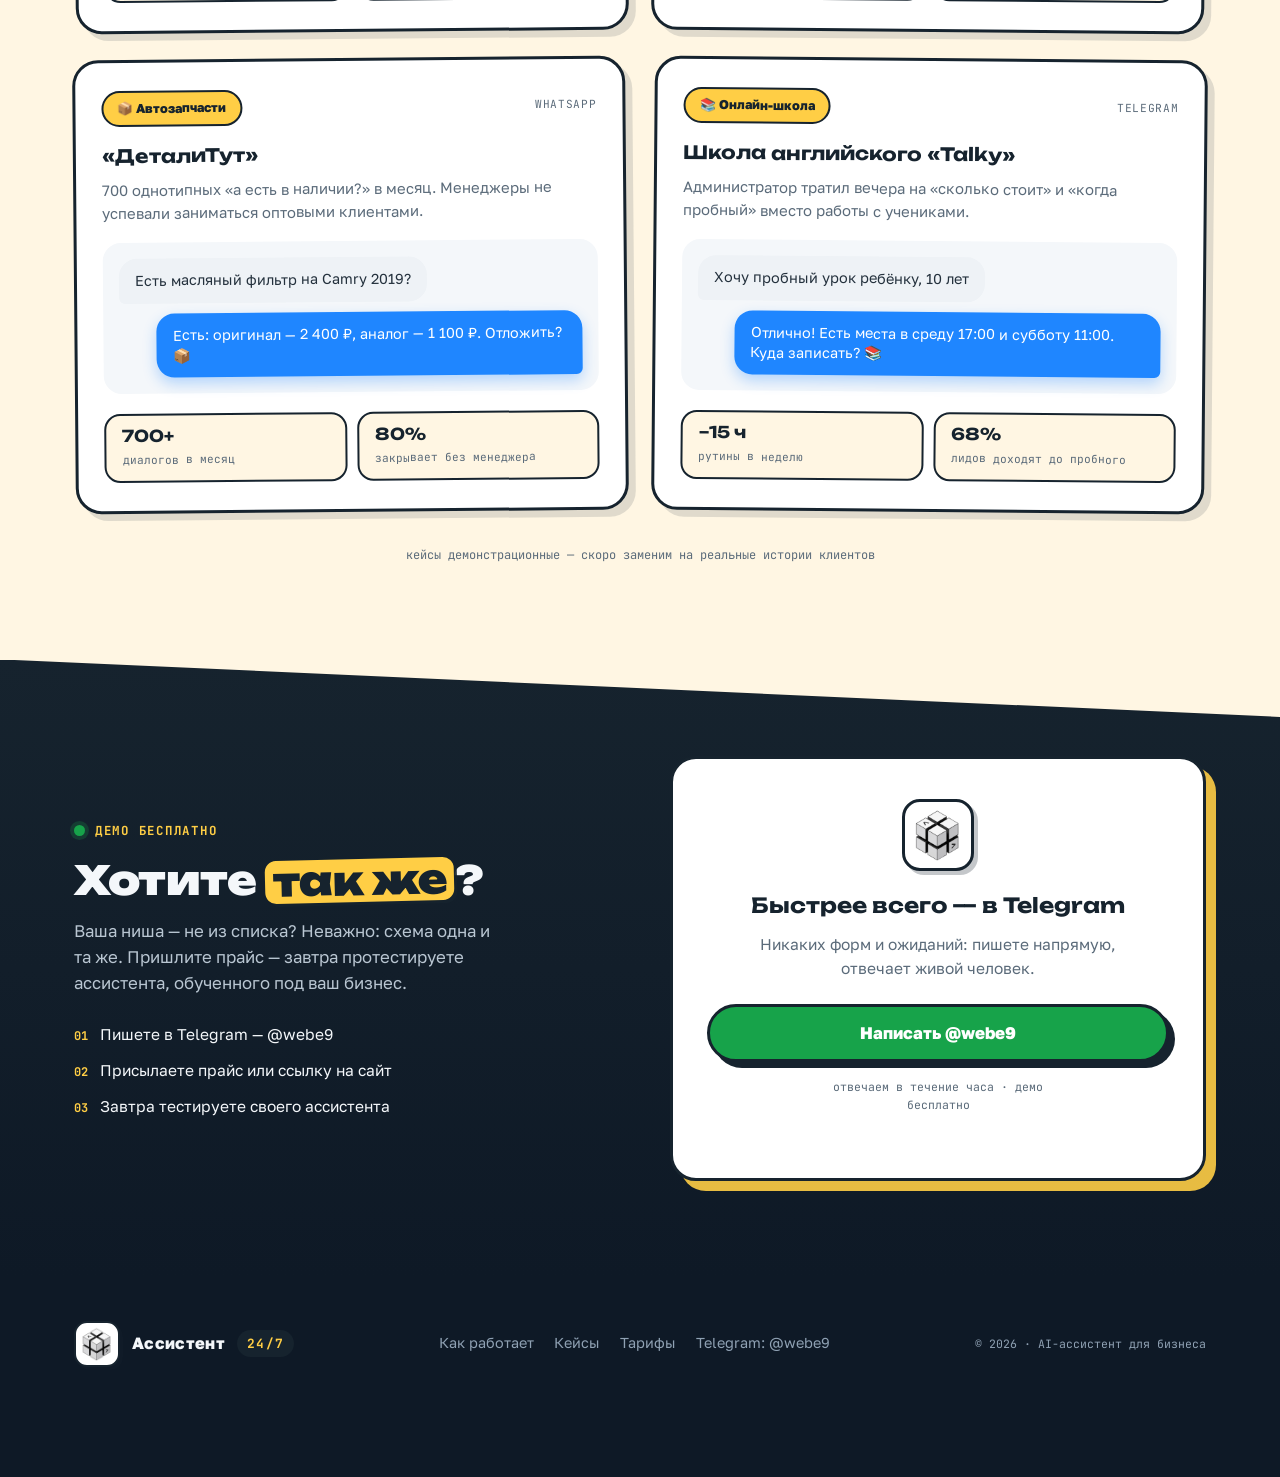
==== commit ca74d7f5: "FAQ: убрано синее свечение у ответов; карточка контакта — логотип вместо глаз Co-Authored-By: Claude" ====
--- a/cases.html
+++ b/cases.html
@@ -191,7 +191,7 @@
       </div>
     </div>
     <div class="tg-card reveal d1">
-      <span class="ava"><span class="eye"><span class="pupil"></span></span><span class="eye"><span class="pupil"></span></span></span>
+      <img class="tg-logo" src="logo.jpg" alt="Логотип Narodniy Team">
       <h3>Быстрее всего — в Telegram</h3>
       <p>Никаких форм и ожиданий: пишете напрямую, отвечает живой человек.</p>
       <a class="btn" href="https://t.me/webe9" target="_blank" rel="noopener">Написать @webe9</a>
--- a/styles.css
+++ b/styles.css
@@ -535,7 +535,6 @@
   background:var(--blue);color:#fff;max-width:88%;
   padding:15px 20px;border-radius:20px;border-bottom-right-radius:7px;
   font-size:.98rem;line-height:1.45;
-  box-shadow:0 10px 24px rgba(31,134,255,.3);
 }
 .fq-bubble.typing{display:inline-flex;gap:5px;align-items:center;padding:17px 20px}
 .fq-bubble.typing i{width:7px;height:7px;border-radius:50%;background:rgba(255,255,255,.85);animation:blink 1s infinite}
@@ -558,6 +557,11 @@
 }
 .tg-card .ava{width:66px;height:66px;margin:0 auto 18px}
 .tg-card .ava .eye{width:14px;height:19px}
+.tg-logo{
+  width:72px;height:72px;margin:0 auto 18px;object-fit:contain;
+  background:#fff;border:3px solid var(--ink);border-radius:18px;padding:5px;
+  box-shadow:4px 4px 0 rgba(22,35,46,.25);
+}
 .tg-card h3{font-family:var(--d);font-weight:700;font-size:1.3rem;margin-bottom:10px}
 .tg-card p{color:var(--muted);font-size:.97rem;max-width:36ch;margin:0 auto 24px}
 .tg-card .btn{width:100%;font-size:1.05rem}
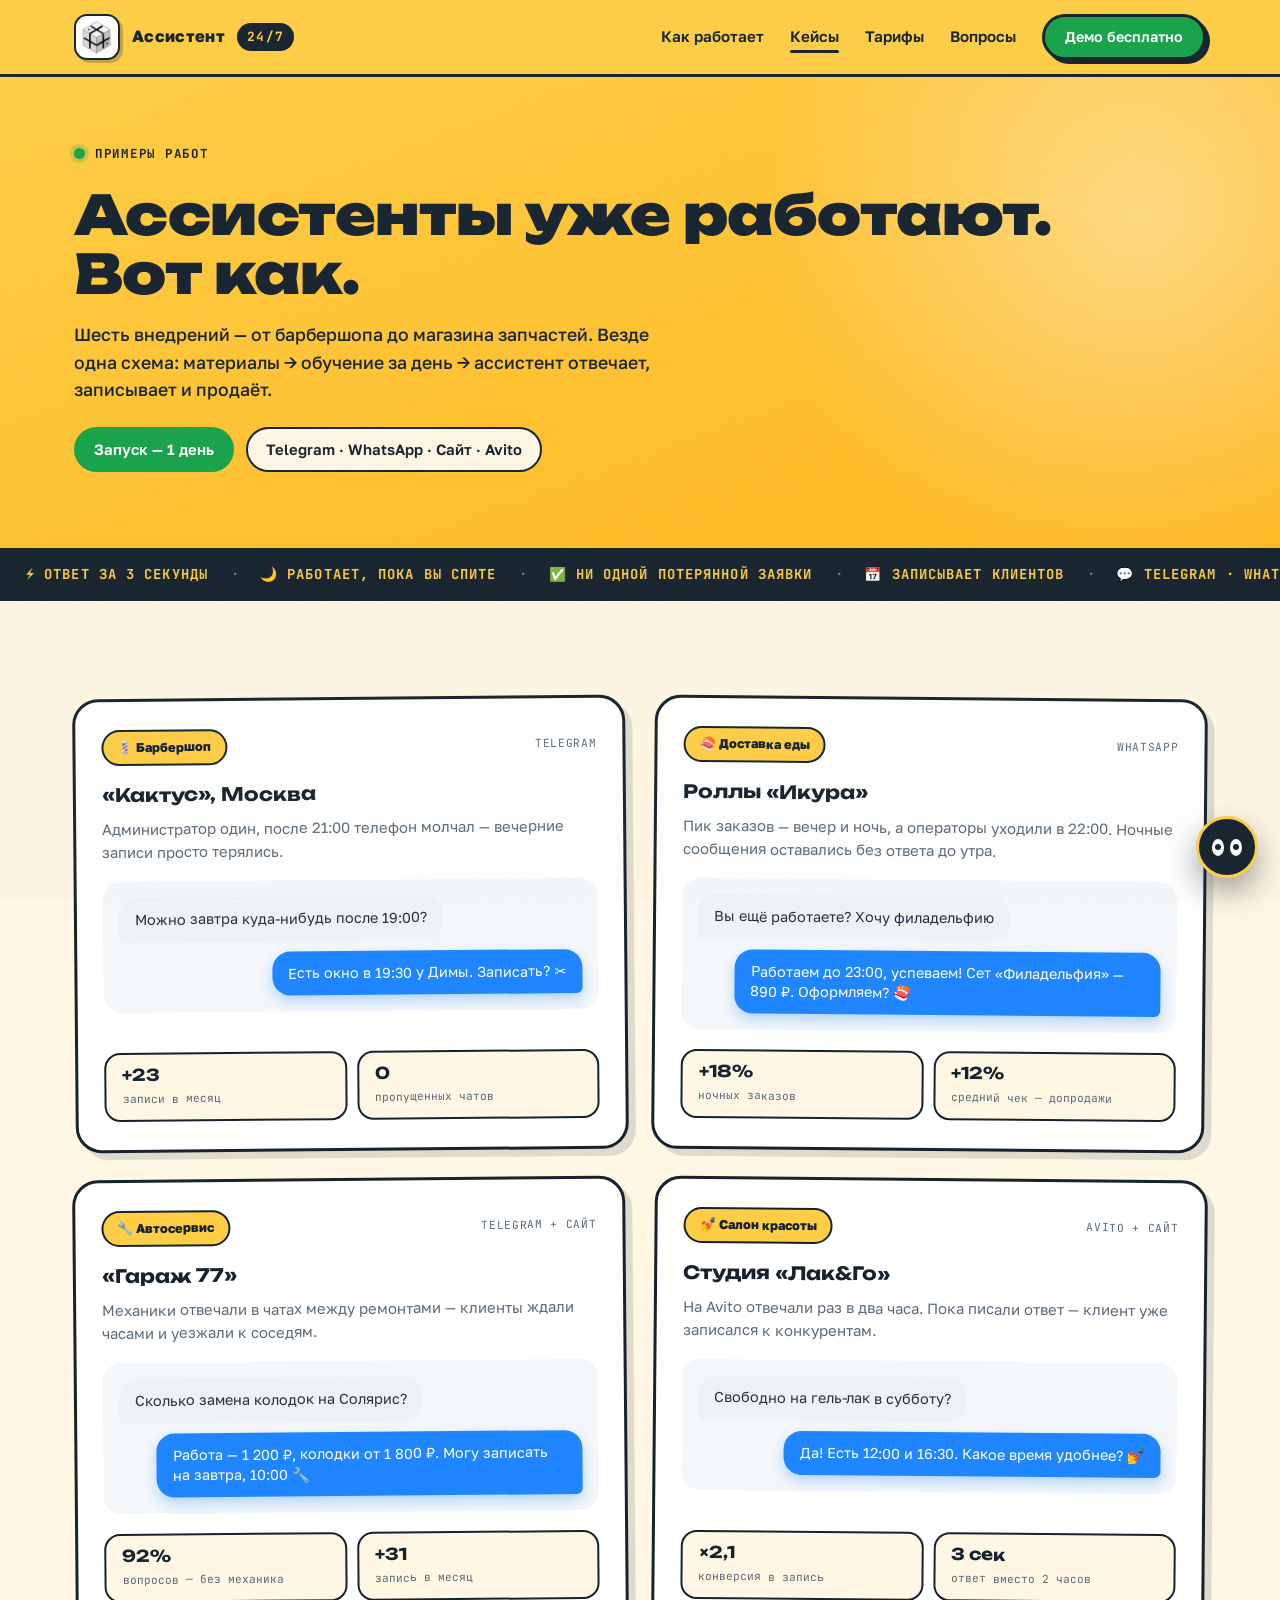
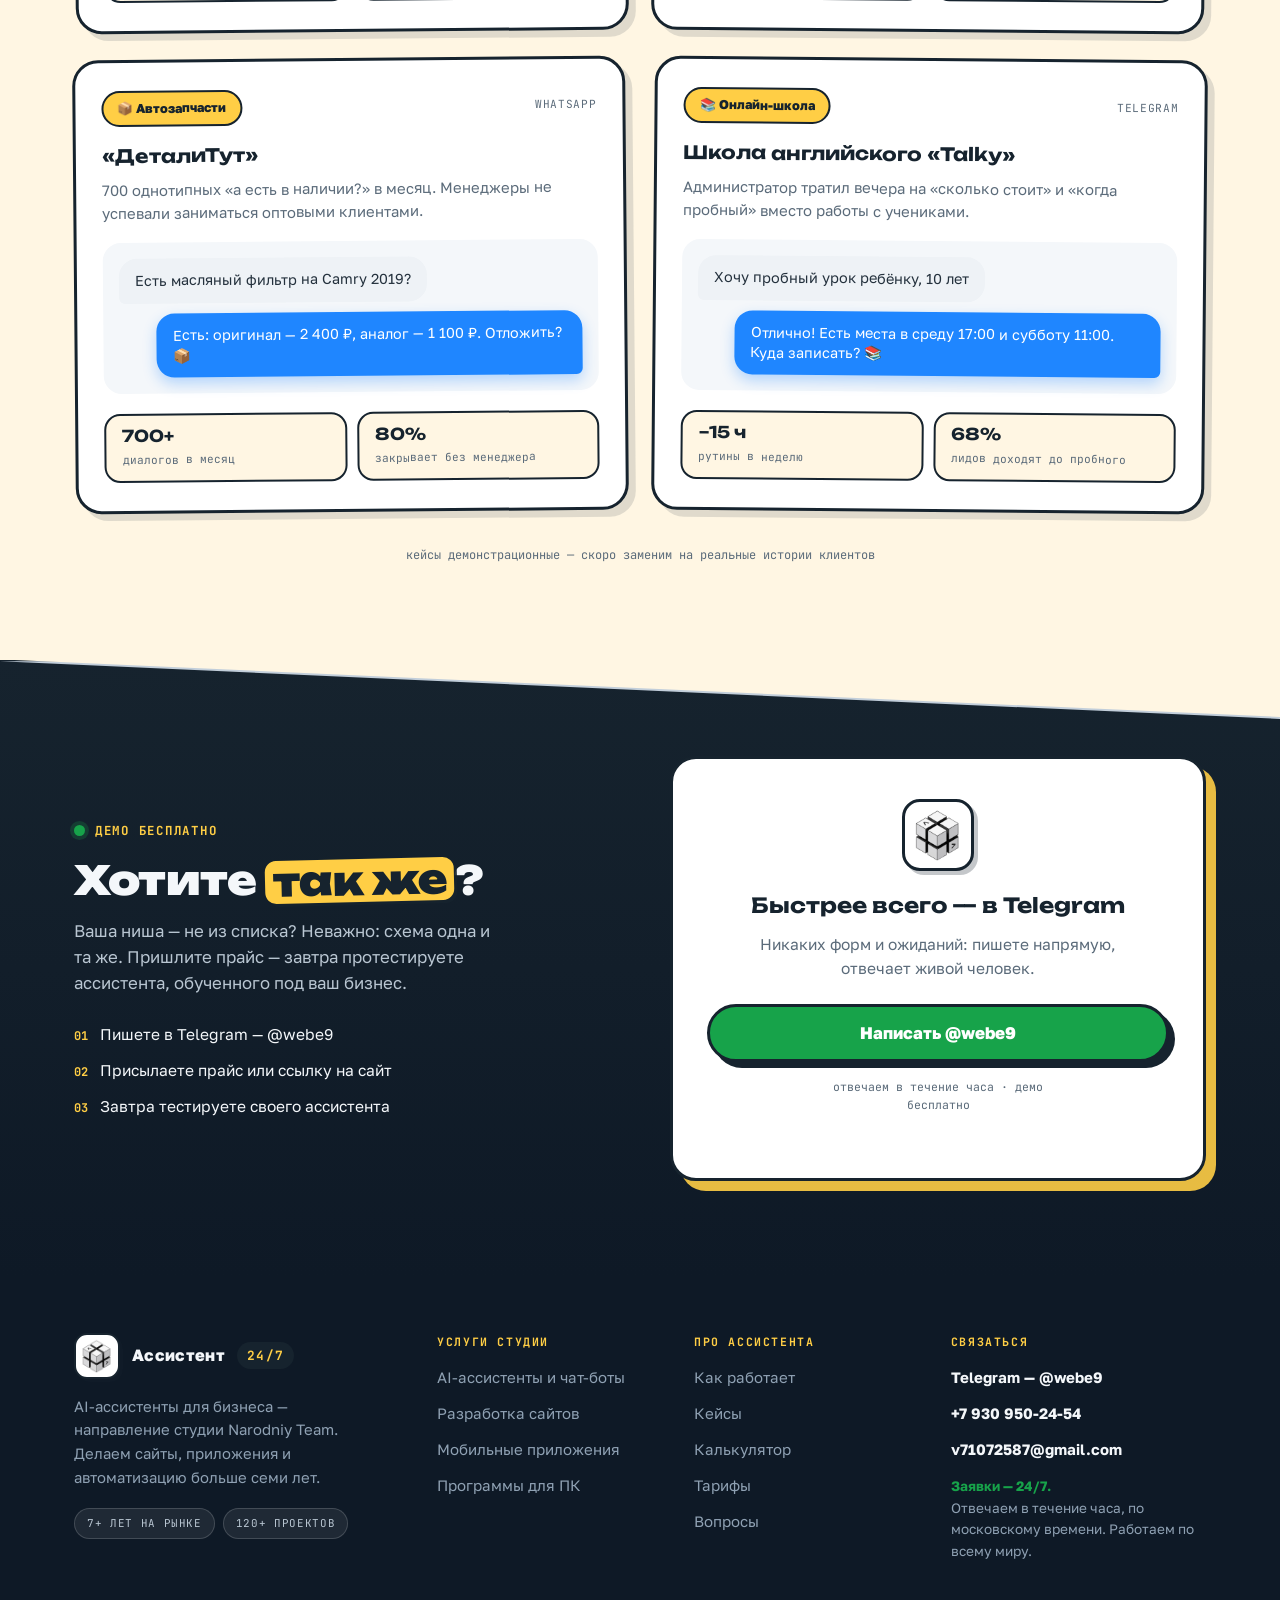
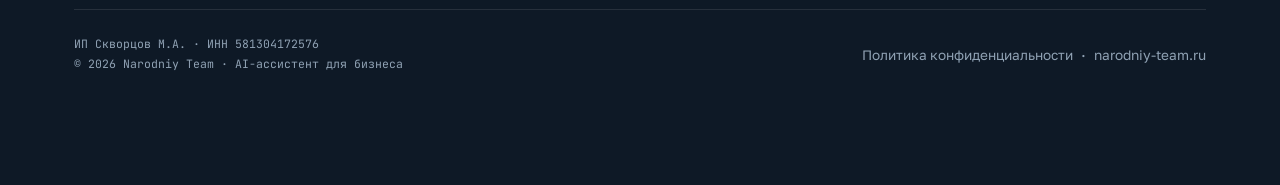
==== commit 98645367: "Развёрнутый подвал: услуги студии, контакты, реквизиты Narodniy Team Co-Authored-By: Claude Fable 5 " ====
--- a/cases.html
+++ b/cases.html
@@ -204,18 +204,63 @@
 
 <!-- ============ футер ============ -->
 <footer class="site-foot">
-  <div class="wrap foot-in">
-    <a class="logo" href="https://narodniy-team.ru" aria-label="На сайт Narodniy Team">
-      <img class="logo-img" src="logo.jpg" alt="Логотип Narodniy Team">
-      Ассистент <b>24/7</b>
-    </a>
-    <nav class="foot-links" aria-label="Футер">
-      <a href="./#how">Как работает</a>
-      <a href="cases.html">Кейсы</a>
-      <a href="./#pricing">Тарифы</a>
-      <a href="https://t.me/webe9" target="_blank" rel="noopener">Telegram: @webe9</a>
-    </nav>
-    <span class="foot-copy">© 2026 · AI-ассистент для бизнеса</span>
+  <div class="wrap">
+    <div class="foot-top">
+      <div class="foot-brand">
+        <a class="logo" href="https://narodniy-team.ru" aria-label="На сайт Narodniy Team">
+          <img class="logo-img" src="logo.jpg" alt="Логотип Narodniy Team">
+          Ассистент <b>24/7</b>
+        </a>
+        <p class="foot-about">AI-ассистенты для бизнеса — направление студии Narodniy Team. Делаем сайты, приложения и автоматизацию больше семи лет.</p>
+        <div class="foot-stats">
+          <span class="foot-stat">7+ лет на рынке</span>
+          <span class="foot-stat">120+ проектов</span>
+        </div>
+      </div>
+
+      <nav class="foot-col" aria-label="Услуги студии">
+        <h4>Услуги студии</h4>
+        <ul>
+          <li><a href="./">AI-ассистенты и чат-боты</a></li>
+          <li><a href="https://narodniy-team.ru/uslugi/razrabotka-saytov">Разработка сайтов</a></li>
+          <li><a href="https://narodniy-team.ru/uslugi/razrabotka-mobilnyh-prilozheniy">Мобильные приложения</a></li>
+          <li><a href="https://narodniy-team.ru/uslugi/razrabotka-programm-na-pk">Программы для ПК</a></li>
+        </ul>
+      </nav>
+
+      <nav class="foot-col" aria-label="Разделы">
+        <h4>Про ассистента</h4>
+        <ul>
+          <li><a href="./#how">Как работает</a></li>
+          <li><a href="cases.html">Кейсы</a></li>
+          <li><a href="./#calc">Калькулятор</a></li>
+          <li><a href="./#pricing">Тарифы</a></li>
+          <li><a href="./#faq">Вопросы</a></li>
+        </ul>
+      </nav>
+
+      <div class="foot-col foot-contact">
+        <h4>Связаться</h4>
+        <ul>
+          <li><a href="https://t.me/webe9" target="_blank" rel="noopener">Telegram — @webe9</a></li>
+          <li><a href="tel:+79309502454">+7 930 950-24-54</a></li>
+          <li><a href="mailto:v71072587@gmail.com">v71072587@gmail.com</a></li>
+        </ul>
+        <p class="foot-hours"><b>Заявки — 24/7.</b><br>Отвечаем в течение часа, по московскому времени. Работаем по всему миру.</p>
+      </div>
+    </div>
+
+    <div class="foot-bottom">
+      <span class="foot-legal">
+        ИП Скворцов М.А. · ИНН 581304172576<br>
+        © 2026 Narodniy Team · AI-ассистент для бизнеса
+      </span>
+      <span>
+        <a href="https://narodniy-team.ru/privacy">Политика конфиденциальности</a>
+        &nbsp;·&nbsp;
+        <a href="https://narodniy-team.ru">narodniy-team.ru</a>
+      </span>
+    </div>
   </div>
 </footer>
 
--- a/styles.css
+++ b/styles.css
@@ -67,14 +67,23 @@
 
 /* диагональный срез на стыке цветных блоков:
    --cut = цвет ПРЕДЫДУЩЕЙ секции, клин врезается в текущую.
-   top:-1px прячет антиалиасную кромку тонкого конца клина в цвете верхней секции */
+   ::before — серая линия-разделитель, сдвинутая на 2px вниз и потому
+   выглядывающая тонкой полоской ровно по кромке среза.
+   top:-1px прячет антиалиасную кромку тонкого конца клина. */
 .cut{
   position:absolute;top:-1px;left:0;right:0;z-index:2;pointer-events:none;
   height:clamp(26px,4.5vw,58px);
-  background:var(--cut);
+}
+.cut::before,.cut::after{
+  content:"";position:absolute;inset:0;
   clip-path:polygon(0 0,100% 0,0 100%);
 }
-.cut.r{clip-path:polygon(0 0,100% 0,100% 100%)}
+.cut::before{background:var(--cut-line,#C2CEDA);transform:translateY(2px)}
+.cut::after{background:var(--cut)}
+.cut.r::before,.cut.r::after{clip-path:polygon(0 0,100% 0,100% 100%)}
+
+/* та же линия на ровном горизонтальном стыке секций */
+.hline{border-top:2px solid var(--cut-line,#C2CEDA)}
 .bg-cream{background:var(--cream)}
 .sec-head{max-width:640px;margin-bottom:52px}
 .sec-head h2{margin-top:16px}
@@ -568,13 +577,34 @@
 .tg-card .note{margin-top:16px;font-family:var(--m);font-size:.72rem;color:var(--muted)}
 
 /* ============ футер ============ */
-.site-foot{background:var(--ink-2);color:#8FA1B3;padding:44px 0 110px}
-.foot-in{display:flex;flex-wrap:wrap;gap:28px;justify-content:space-between;align-items:center}
-.foot-in .logo{color:#F4F7FA}
-.foot-links{display:flex;flex-wrap:wrap;gap:20px;font-size:.9rem}
-.foot-links a{text-decoration:none}
-.foot-links a:hover{color:var(--yellow)}
-.foot-copy{font-family:var(--m);font-size:.72rem}
+.site-foot{background:var(--ink-2);color:#8FA1B3;padding:56px 0 110px}
+.foot-top{display:grid;grid-template-columns:1.5fr 1fr 1fr 1.2fr;gap:44px}
+.foot-brand .logo{color:#F4F7FA;margin-bottom:16px}
+.foot-about{font-size:.93rem;line-height:1.6;max-width:32ch}
+.foot-stats{display:flex;flex-wrap:wrap;gap:8px;margin-top:18px}
+.foot-stat{
+  font-family:var(--m);font-size:.68rem;letter-spacing:.06em;text-transform:uppercase;
+  background:rgba(255,255,255,.07);border:1.5px solid rgba(255,255,255,.16);
+  border-radius:999px;padding:6px 12px;color:#B9C6D2;
+}
+.foot-col h4{
+  font-family:var(--m);font-size:.72rem;font-weight:700;
+  letter-spacing:.14em;text-transform:uppercase;color:var(--yellow);
+  margin-bottom:15px;
+}
+.foot-col ul{list-style:none;display:flex;flex-direction:column;gap:11px}
+.foot-col a{text-decoration:none;font-size:.94rem;transition:color .15s}
+.foot-col a:hover{color:var(--yellow)}
+.foot-contact a{font-weight:700;color:#F4F7FA}
+.foot-hours{margin-top:14px;font-size:.85rem;line-height:1.6}
+.foot-hours b{color:var(--green);font-weight:700}
+.foot-bottom{
+  margin-top:46px;padding-top:24px;border-top:1.5px solid rgba(255,255,255,.1);
+  display:flex;flex-wrap:wrap;gap:16px 28px;justify-content:space-between;align-items:center;
+}
+.foot-legal{font-family:var(--m);font-size:.72rem;line-height:1.8}
+.foot-bottom a{text-decoration:none;font-size:.85rem}
+.foot-bottom a:hover{color:var(--yellow)}
 
 /* ============ FAB — живая кнопка с глазами ============ */
 .fab{
@@ -604,6 +634,7 @@
   .night-in,.cta-in{grid-template-columns:1fr;gap:44px}
   .faq-in{grid-template-columns:1fr;gap:40px}
   .faq-head{position:static}
+  .foot-top{grid-template-columns:1fr 1fr;gap:36px}
   .feat-grid{grid-template-columns:repeat(2,1fr)}
   .case-grid{grid-template-columns:1fr}
   .price-grid{grid-template-columns:1fr;max-width:520px;margin:0 auto}
@@ -625,6 +656,8 @@
   .fab::after{display:none}
   .tg-card{transform:none;padding:30px 22px}
   .t-time{display:none}
+  .foot-top{grid-template-columns:1fr;gap:32px}
+  .site-foot{padding:44px 0 100px}
 }
 @media (prefers-reduced-motion:reduce){
   html{scroll-behavior:auto}
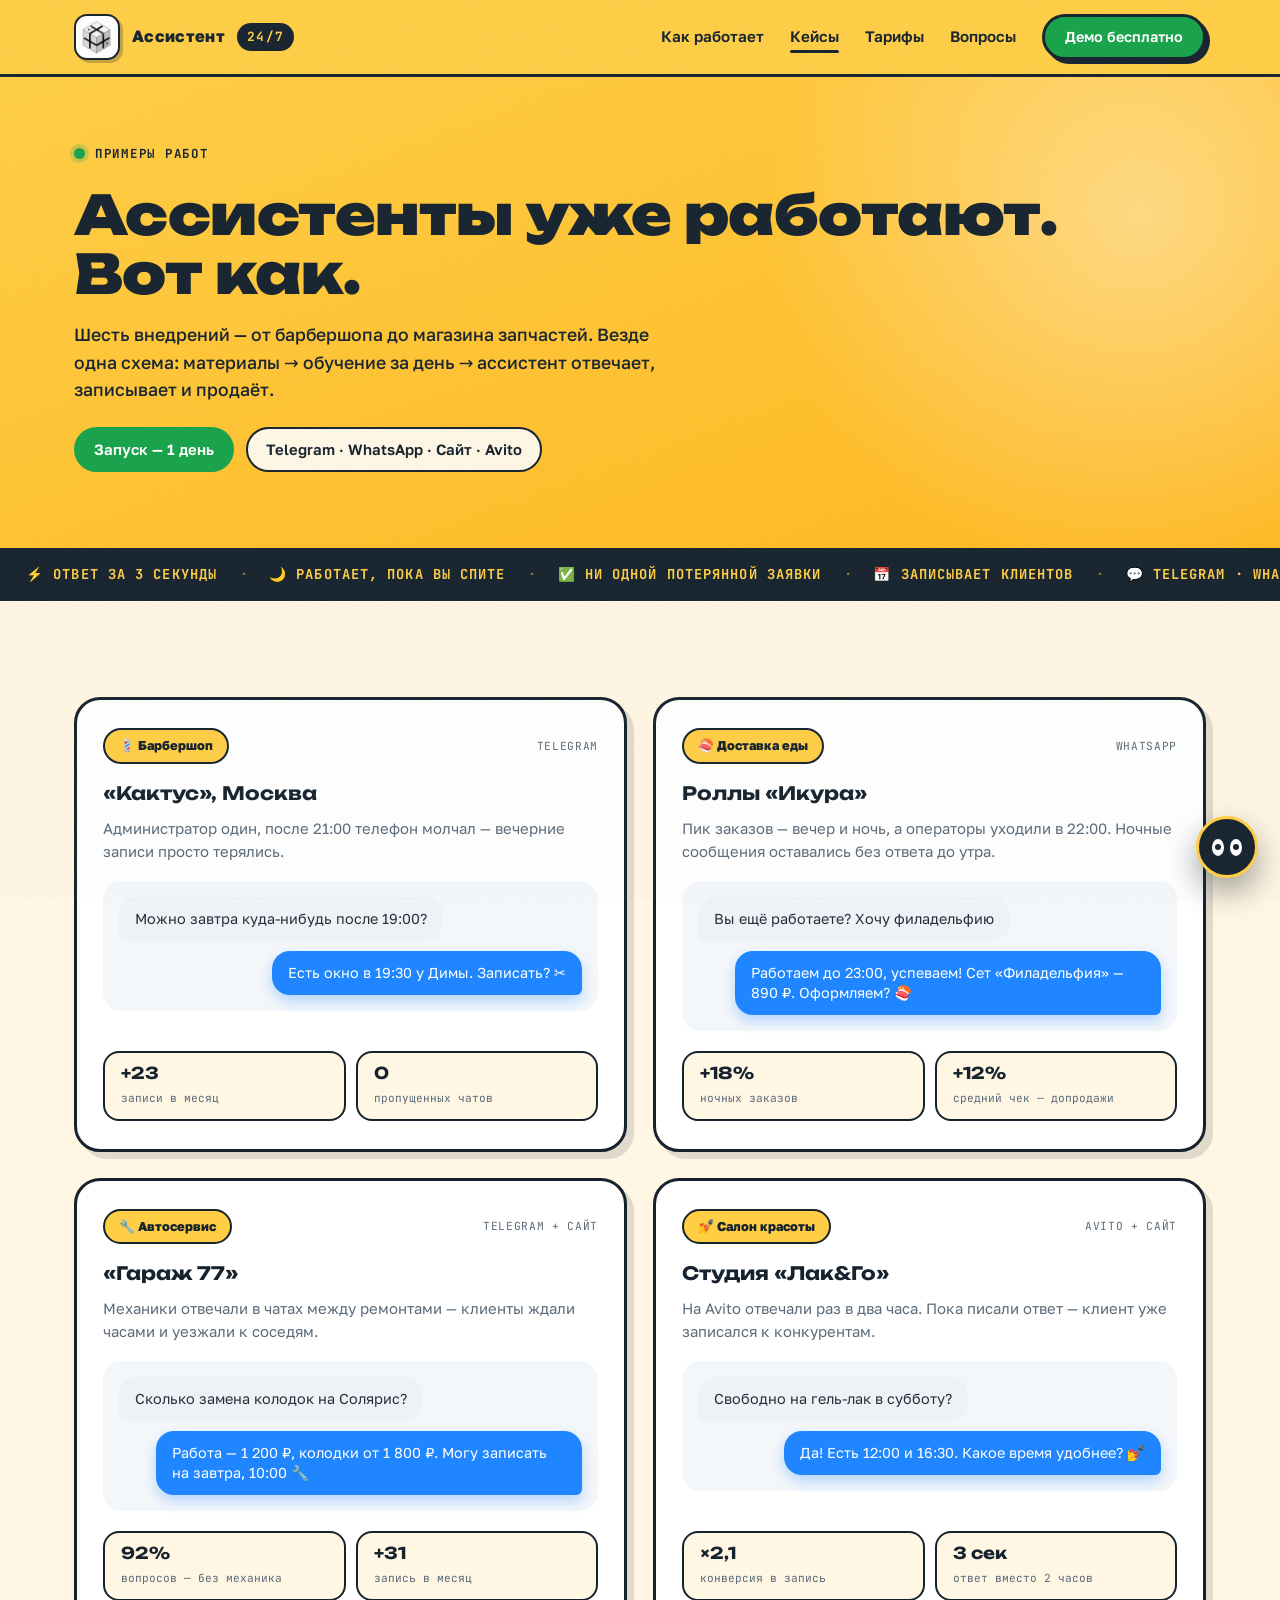
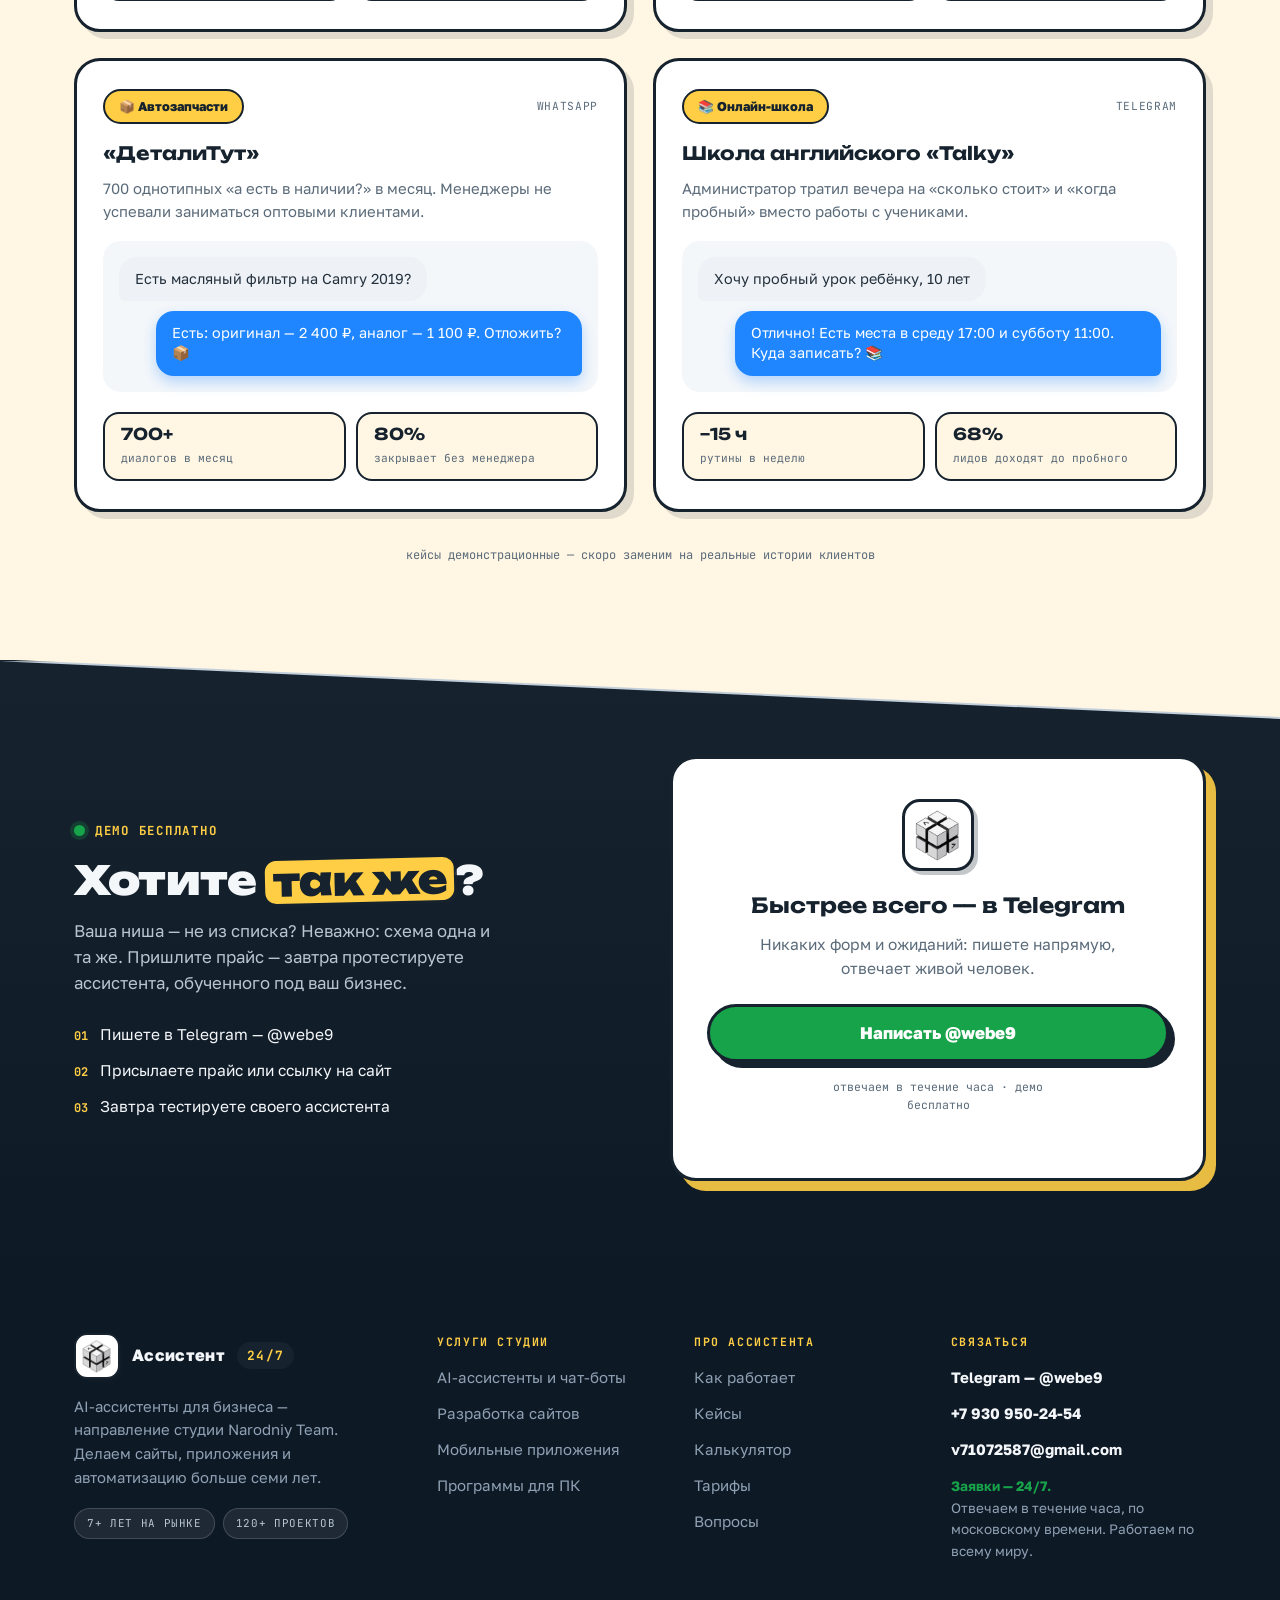
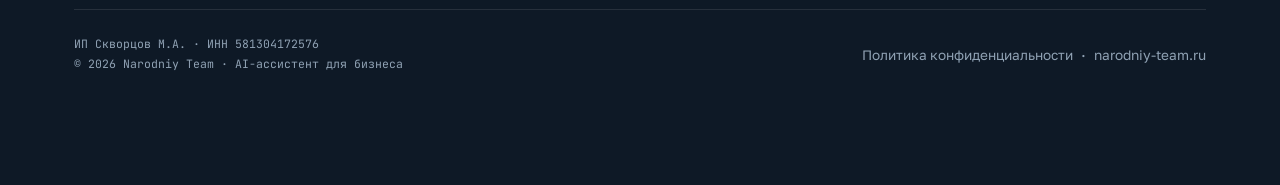
==== commit 995831ce: "Надёжность: страница работает без JS, шрифты локальные, www с сертификатом - Контент больше не скрыт" ====
--- a/cases.html
+++ b/cases.html
@@ -6,10 +6,10 @@
 <title>Кейсы — AI-ассистент для бизнеса</title>
 <meta name="description" content="Примеры внедрений AI-ассистента: барбершоп, доставка еды, автосервис, салон красоты, автозапчасти, онлайн-школа.">
 <meta name="theme-color" content="#FFCE45">
+<script>document.documentElement.classList.add('js')</script>
 <link rel="icon" type="image/jpeg" href="logo.jpg">
-<link rel="preconnect" href="https://fonts.googleapis.com">
-<link rel="preconnect" href="https://fonts.gstatic.com" crossorigin>
-<link href="https://fonts.googleapis.com/css2?family=Unbounded:wght@500;700;900&family=Golos+Text:wght@400;500;600;800&family=JetBrains+Mono:wght@400;700&display=swap" rel="stylesheet">
+<link rel="preload" href="fonts/golos-text-400-cyrillic.woff2" as="font" type="font/woff2" crossorigin>
+<link rel="preload" href="fonts/unbounded-900-cyrillic.woff2" as="font" type="font/woff2" crossorigin>
 <link rel="stylesheet" href="styles.css">
 </head>
 <body>
@@ -61,7 +61,7 @@
 
 <!-- ============ бегущая строка ============ -->
 <div class="ticker" aria-hidden="true">
-  <div class="ticker-track" id="tickerTrack"></div>
+  <div class="ticker-track"><span>⚡ ответ за 3 секунды</span><span>🌙 работает, пока вы спите</span><span>✅ ни одной потерянной заявки</span><span>📅 записывает клиентов</span><span>💬 telegram · whatsapp · сайт · avito</span><span>🧠 знает ваш бизнес наизусть</span><span>⚡ ответ за 3 секунды</span><span>🌙 работает, пока вы спите</span><span>✅ ни одной потерянной заявки</span><span>📅 записывает клиентов</span><span>💬 telegram · whatsapp · сайт · avito</span><span>🧠 знает ваш бизнес наизусть</span></div>
 </div>
 
 <!-- ============ кейсы ============ -->
--- a/styles.css
+++ b/styles.css
@@ -1,3 +1,25 @@
+/* ============ шрифты: локальные копии, без обращений к Google ============
+   подмножества — кириллица и латиница; font-display:swap, чтобы текст
+   показывался сразу системным шрифтом и не было белого экрана */
+@font-face{font-family:'Golos Text';font-style:normal;font-weight:400;font-display:swap;src:url(fonts/golos-text-400-cyrillic.woff2) format('woff2');unicode-range:U+0301, U+0400-045F, U+0490-0491, U+04B0-04B1, U+2116}
+@font-face{font-family:'Golos Text';font-style:normal;font-weight:400;font-display:swap;src:url(fonts/golos-text-400-latin.woff2) format('woff2');unicode-range:U+0000-00FF, U+0131, U+0152-0153, U+02BB-02BC, U+02C6, U+02DA, U+02DC, U+0304, U+0308, U+0329, U+2000-206F, U+20AC, U+2122, U+2191, U+2193, U+2212, U+2215, U+FEFF, U+FFFD}
+@font-face{font-family:'Golos Text';font-style:normal;font-weight:500;font-display:swap;src:url(fonts/golos-text-500-cyrillic.woff2) format('woff2');unicode-range:U+0301, U+0400-045F, U+0490-0491, U+04B0-04B1, U+2116}
+@font-face{font-family:'Golos Text';font-style:normal;font-weight:500;font-display:swap;src:url(fonts/golos-text-500-latin.woff2) format('woff2');unicode-range:U+0000-00FF, U+0131, U+0152-0153, U+02BB-02BC, U+02C6, U+02DA, U+02DC, U+0304, U+0308, U+0329, U+2000-206F, U+20AC, U+2122, U+2191, U+2193, U+2212, U+2215, U+FEFF, U+FFFD}
+@font-face{font-family:'Golos Text';font-style:normal;font-weight:600;font-display:swap;src:url(fonts/golos-text-600-cyrillic.woff2) format('woff2');unicode-range:U+0301, U+0400-045F, U+0490-0491, U+04B0-04B1, U+2116}
+@font-face{font-family:'Golos Text';font-style:normal;font-weight:600;font-display:swap;src:url(fonts/golos-text-600-latin.woff2) format('woff2');unicode-range:U+0000-00FF, U+0131, U+0152-0153, U+02BB-02BC, U+02C6, U+02DA, U+02DC, U+0304, U+0308, U+0329, U+2000-206F, U+20AC, U+2122, U+2191, U+2193, U+2212, U+2215, U+FEFF, U+FFFD}
+@font-face{font-family:'Golos Text';font-style:normal;font-weight:700;font-display:swap;src:url(fonts/golos-text-700-cyrillic.woff2) format('woff2');unicode-range:U+0301, U+0400-045F, U+0490-0491, U+04B0-04B1, U+2116}
+@font-face{font-family:'Golos Text';font-style:normal;font-weight:700;font-display:swap;src:url(fonts/golos-text-700-latin.woff2) format('woff2');unicode-range:U+0000-00FF, U+0131, U+0152-0153, U+02BB-02BC, U+02C6, U+02DA, U+02DC, U+0304, U+0308, U+0329, U+2000-206F, U+20AC, U+2122, U+2191, U+2193, U+2212, U+2215, U+FEFF, U+FFFD}
+@font-face{font-family:'Golos Text';font-style:normal;font-weight:800;font-display:swap;src:url(fonts/golos-text-800-cyrillic.woff2) format('woff2');unicode-range:U+0301, U+0400-045F, U+0490-0491, U+04B0-04B1, U+2116}
+@font-face{font-family:'Golos Text';font-style:normal;font-weight:800;font-display:swap;src:url(fonts/golos-text-800-latin.woff2) format('woff2');unicode-range:U+0000-00FF, U+0131, U+0152-0153, U+02BB-02BC, U+02C6, U+02DA, U+02DC, U+0304, U+0308, U+0329, U+2000-206F, U+20AC, U+2122, U+2191, U+2193, U+2212, U+2215, U+FEFF, U+FFFD}
+@font-face{font-family:'JetBrains Mono';font-style:normal;font-weight:400;font-display:swap;src:url(fonts/jetbrains-mono-400-cyrillic.woff2) format('woff2');unicode-range:U+0301, U+0400-045F, U+0490-0491, U+04B0-04B1, U+2116}
+@font-face{font-family:'JetBrains Mono';font-style:normal;font-weight:400;font-display:swap;src:url(fonts/jetbrains-mono-400-latin.woff2) format('woff2');unicode-range:U+0000-00FF, U+0131, U+0152-0153, U+02BB-02BC, U+02C6, U+02DA, U+02DC, U+0304, U+0308, U+0329, U+2000-206F, U+20AC, U+2122, U+2191, U+2193, U+2212, U+2215, U+FEFF, U+FFFD}
+@font-face{font-family:'JetBrains Mono';font-style:normal;font-weight:700;font-display:swap;src:url(fonts/jetbrains-mono-700-cyrillic.woff2) format('woff2');unicode-range:U+0301, U+0400-045F, U+0490-0491, U+04B0-04B1, U+2116}
+@font-face{font-family:'JetBrains Mono';font-style:normal;font-weight:700;font-display:swap;src:url(fonts/jetbrains-mono-700-latin.woff2) format('woff2');unicode-range:U+0000-00FF, U+0131, U+0152-0153, U+02BB-02BC, U+02C6, U+02DA, U+02DC, U+0304, U+0308, U+0329, U+2000-206F, U+20AC, U+2122, U+2191, U+2193, U+2212, U+2215, U+FEFF, U+FFFD}
+@font-face{font-family:'Unbounded';font-style:normal;font-weight:700;font-display:swap;src:url(fonts/unbounded-700-cyrillic.woff2) format('woff2');unicode-range:U+0301, U+0400-045F, U+0490-0491, U+04B0-04B1, U+2116}
+@font-face{font-family:'Unbounded';font-style:normal;font-weight:700;font-display:swap;src:url(fonts/unbounded-700-latin.woff2) format('woff2');unicode-range:U+0000-00FF, U+0131, U+0152-0153, U+02BB-02BC, U+02C6, U+02DA, U+02DC, U+0304, U+0308, U+0329, U+2000-206F, U+20AC, U+2122, U+2191, U+2193, U+2212, U+2215, U+FEFF, U+FFFD}
+@font-face{font-family:'Unbounded';font-style:normal;font-weight:900;font-display:swap;src:url(fonts/unbounded-900-cyrillic.woff2) format('woff2');unicode-range:U+0301, U+0400-045F, U+0490-0491, U+04B0-04B1, U+2116}
+@font-face{font-family:'Unbounded';font-style:normal;font-weight:900;font-display:swap;src:url(fonts/unbounded-900-latin.woff2) format('woff2');unicode-range:U+0000-00FF, U+0131, U+0152-0153, U+02BB-02BC, U+02C6, U+02DA, U+02DC, U+0304, U+0308, U+0329, U+2000-206F, U+20AC, U+2122, U+2191, U+2193, U+2212, U+2215, U+FEFF, U+FFFD}
+
 /* ============ tokens ============ */
 :root{
   --yellow:#FFCE45;
@@ -120,12 +142,13 @@
 }
 .chip.solid-green{background:var(--green);border-color:var(--green);color:#fff}
 
-/* появление при скролле */
-.reveal{opacity:0;transform:translateY(26px);transition:opacity .6s ease,transform .6s ease}
-.reveal.in{opacity:1;transform:none}
-.reveal.d1{transition-delay:.08s}
-.reveal.d2{transition-delay:.16s}
-.reveal.d3{transition-delay:.24s}
+/* Появление при скролле. Прячем только когда JS живой (класс .js ставит
+   инлайновый скрипт в <head>) — иначе при сбое JS страница осталась бы пустой. */
+.js .reveal{opacity:0;transform:translateY(26px);transition:opacity .6s ease,transform .6s ease}
+.js .reveal.in{opacity:1;transform:none}
+.js .reveal.d1{transition-delay:.08s}
+.js .reveal.d2{transition-delay:.16s}
+.js .reveal.d3{transition-delay:.24s}
 
 /* ============ шапка ============ */
 .site-head{
@@ -211,8 +234,8 @@
 .hero-cta{display:flex;flex-wrap:wrap;gap:16px;margin-top:32px;align-items:center}
 .hero-note{font-family:var(--m);font-size:.78rem;max-width:24ch;line-height:1.5}
 
-/* стагер появления в hero */
-.hero .pop{opacity:0;transform:translateY(18px);animation:pop .55s ease forwards}
+/* стагер появления в hero — тоже только при живом JS */
+.js .hero .pop{opacity:0;transform:translateY(18px);animation:pop .55s ease forwards}
 .hero .pop.p1{animation-delay:.05s}
 .hero .pop.p2{animation-delay:.15s}
 .hero .pop.p3{animation-delay:.25s}
@@ -266,11 +289,8 @@
 .chat-thumb.on{opacity:1;pointer-events:auto;cursor:grab}
 .chat-thumb:hover{background:#A9B8C4}
 .chat-thumb.drag{background:#8FA1B3;cursor:grabbing}
-.msg{
-  max-width:86%;padding:12px 16px;border-radius:18px;font-size:.98rem;line-height:1.4;
-  opacity:0;transform:translateY(10px) scale(.97);
-  animation:msg-in .3s ease forwards;
-}
+.msg{max-width:86%;padding:12px 16px;border-radius:18px;font-size:.98rem;line-height:1.4}
+.js .msg{opacity:0;transform:translateY(10px) scale(.97);animation:msg-in .3s ease forwards}
 @keyframes msg-in{to{opacity:1;transform:none}}
 .msg.client{background:#EEF2F6;color:#24313D;border-bottom-left-radius:6px;align-self:flex-start}
 .msg.bot{
@@ -283,7 +303,9 @@
 .msg.typing i:nth-child(3){animation-delay:.36s}
 @keyframes blink{0%,60%,100%{opacity:.35;transform:translateY(0)}30%{opacity:1;transform:translateY(-3px)}}
 .msg-meta{font-family:var(--m);font-size:.68rem;color:#8795A1;align-self:flex-end;margin-top:-6px}
-.chat-suggest{display:flex;flex-wrap:wrap;gap:8px;padding:14px 2px 6px;border-top:2px solid #EEF2F6}
+/* кнопки-вопросы работают только с JS — без него их не показываем */
+.chat-suggest{display:none;flex-wrap:wrap;gap:8px;padding:14px 2px 6px;border-top:2px solid #EEF2F6}
+.js .chat-suggest{display:flex}
 .chat-suggest .hint{width:100%;font-family:var(--m);font-size:.68rem;color:#8795A1;letter-spacing:.06em;text-transform:uppercase}
 .q-chip{
   border:2px solid var(--ink);border-radius:999px;padding:8px 14px;
@@ -441,7 +463,7 @@
 .feat:hover{transform:translateY(-6px) rotate(0);box-shadow:9px 11px 0 rgba(22,35,46,.18)}
 
 /* появление с подпрыгом при первом скролле до блока */
-.pop-card{opacity:0}
+.js .pop-card{opacity:0}
 .pop-card.in{opacity:1;animation:card-pop .65s cubic-bezier(.3,1.3,.45,1) backwards}
 .pop-card.in.d1{animation-delay:.12s}
 .pop-card.in.d2{animation-delay:.24s}
@@ -538,7 +560,8 @@
 }
 .fq-q:hover{transform:translateX(5px);border-color:var(--ink);background:var(--white)}
 .fq.open .fq-q{border-color:var(--ink);background:var(--white)}
-.fq-a{max-height:0;overflow:hidden;transition:max-height .35s ease}
+.fq-a{overflow:hidden;transition:max-height .35s ease}
+.js .fq-a{max-height:0}
 .fq-a-in{display:flex;justify-content:flex-end;padding:12px 0 6px}
 .fq-bubble{
   background:var(--blue);color:#fff;max-width:88%;
@@ -611,10 +634,11 @@
   position:fixed;right:22px;bottom:22px;z-index:1200;
   width:62px;height:62px;border-radius:50%;background:var(--ink);
   border:3px solid var(--yellow);
-  display:flex;align-items:center;justify-content:center;gap:6px;
+  display:none;align-items:center;justify-content:center;gap:6px;
   box-shadow:0 14px 30px rgba(22,35,46,.4);
   transition:transform .2s ease, opacity .3s ease;
 }
+.js .fab{display:flex}
 .fab:hover{transform:scale(1.1) rotate(-6deg)}
 .fab .eye{width:12px;height:17px}
 .fab.hide{opacity:0;pointer-events:none}
@@ -644,7 +668,7 @@
 @media (max-width:720px){
   .section{padding:64px 0}
   .main-nav{display:none}
-  .burger{display:block}
+  .js .burger{display:block}
   .steps{grid-template-columns:1fr}
   .step-arrow{transform:rotate(90deg);justify-self:center;animation:none}
   .feat-grid{grid-template-columns:1fr}
@@ -662,7 +686,8 @@
 @media (prefers-reduced-motion:reduce){
   html{scroll-behavior:auto}
   *,*::before,*::after{animation-duration:.01ms!important;animation-iteration-count:1!important;transition-duration:.01ms!important}
-  .reveal{opacity:1;transform:none}
-  .hero .pop{opacity:1;transform:none}
-  .pop-card{opacity:1}
-}
+  .js .reveal{opacity:1;transform:none}
+  .js .hero .pop{opacity:1;transform:none}
+  .js .pop-card{opacity:1}
+  .js .msg{opacity:1;transform:none}
+}
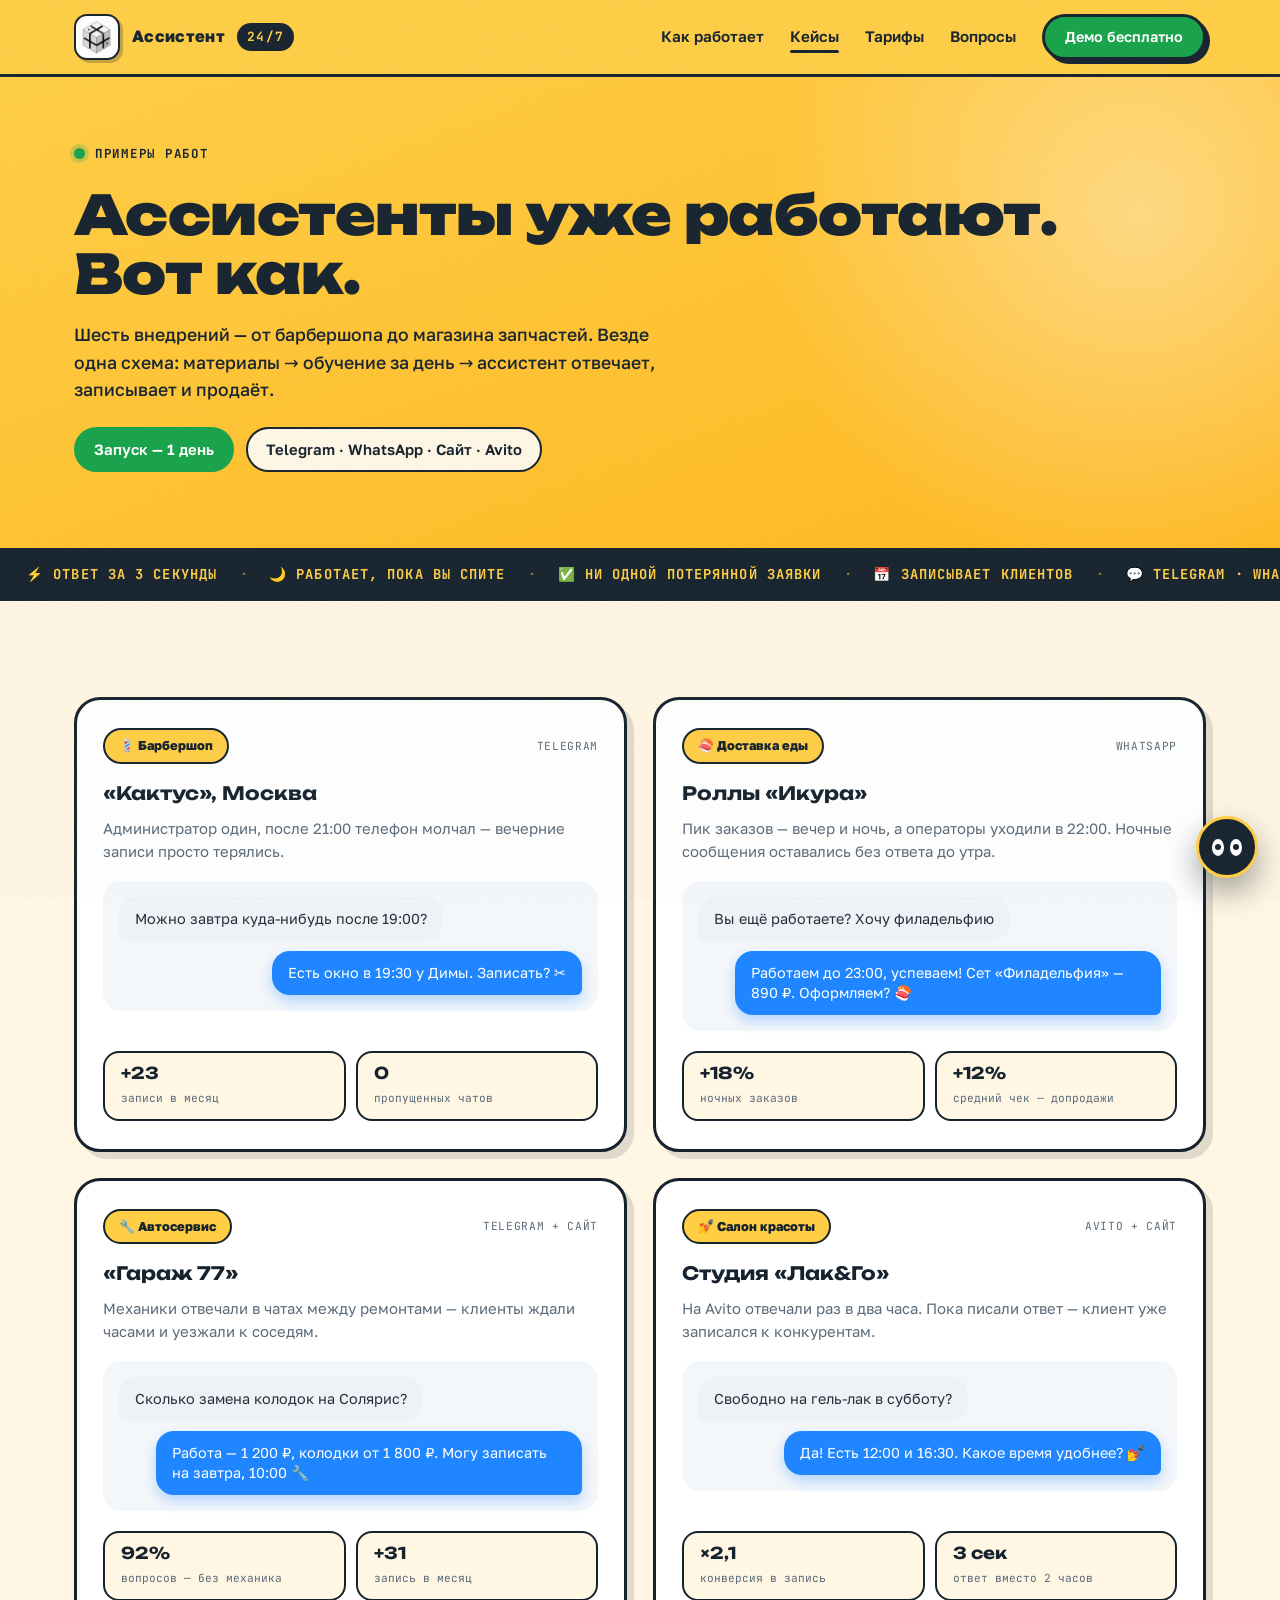
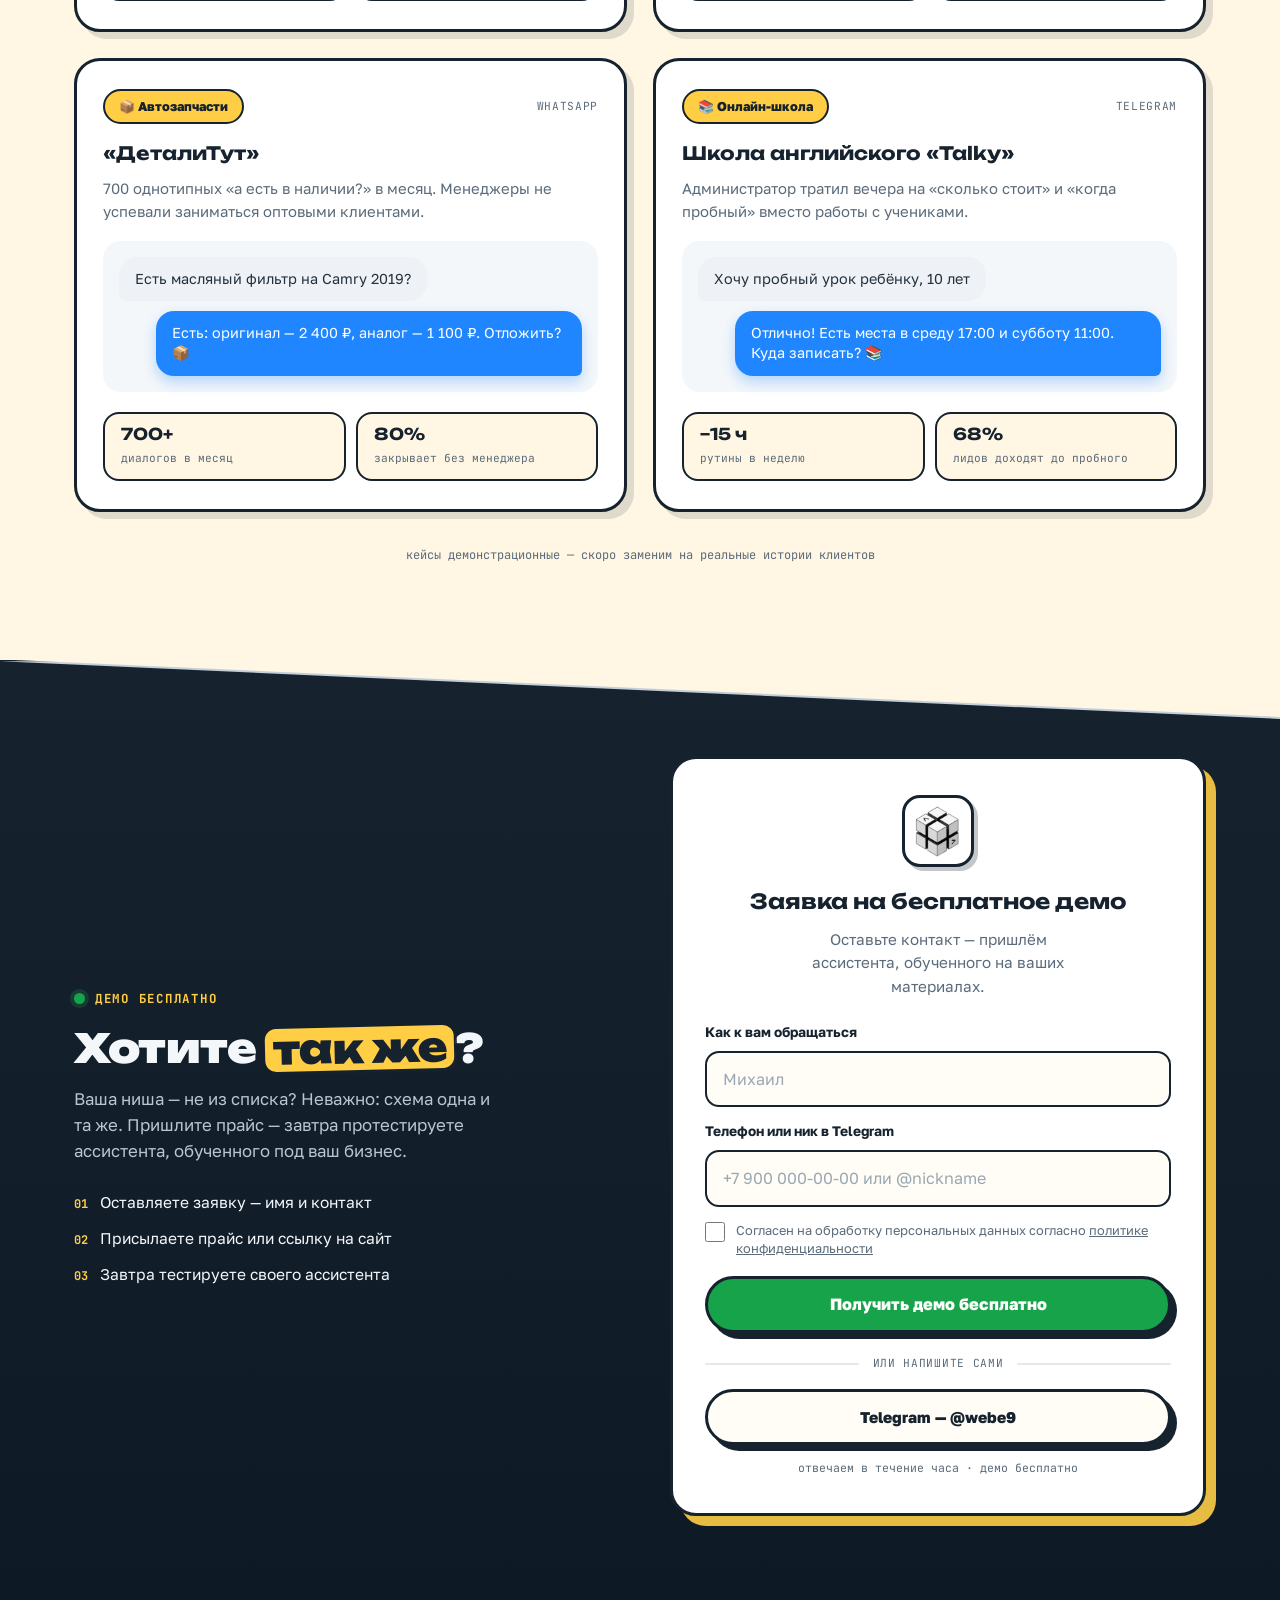
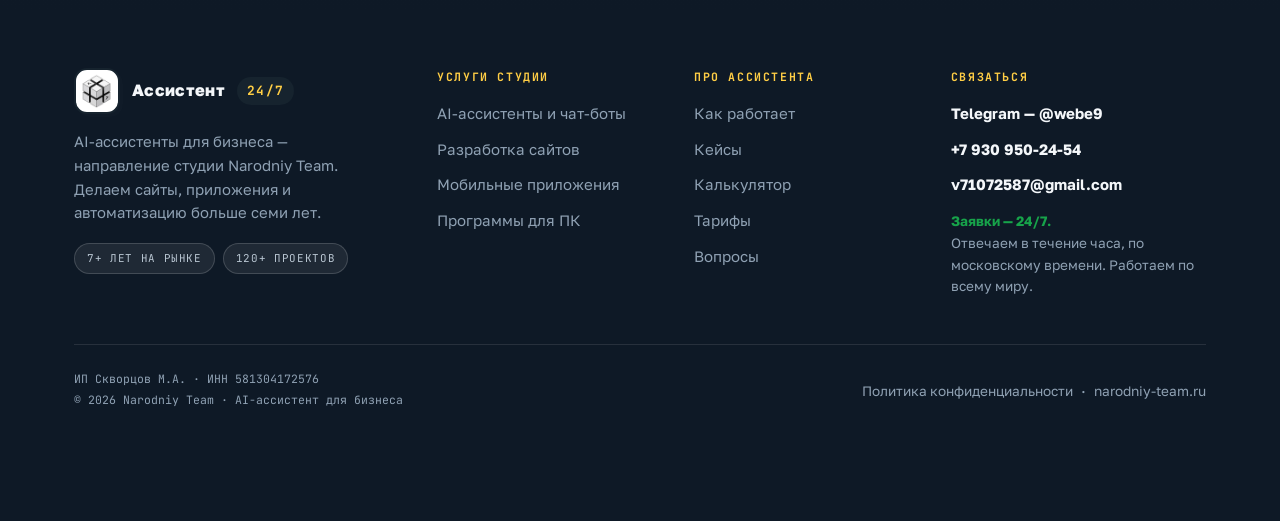
==== commit 5cc1fdb1: "Форма заявки, приём на сервере и подключение Яндекс.Метрики Единственным целевым действием была ссыл" ====
--- a/cases.html
+++ b/cases.html
@@ -6,6 +6,19 @@
 <title>Кейсы — AI-ассистент для бизнеса</title>
 <meta name="description" content="Примеры внедрений AI-ассистента: барбершоп, доставка еды, автосервис, салон красоты, автозапчасти, онлайн-школа.">
 <meta name="theme-color" content="#FFCE45">
+<link rel="canonical" href="https://narodniy-team.ru/ai/cases.html">
+
+<meta property="og:type" content="website">
+<meta property="og:url" content="https://narodniy-team.ru/ai/cases.html">
+<meta property="og:title" content="Кейсы — AI-ассистент для бизнеса">
+<meta property="og:description" content="Шесть примеров: барбершоп, доставка еды, автосервис, салон красоты, автозапчасти, онлайн-школа. Везде одна схема — запуск за 1 день.">
+<meta property="og:image" content="https://narodniy-team.ru/ai/og.png">
+<meta property="og:image:width" content="1200">
+<meta property="og:image:height" content="630">
+<meta property="og:site_name" content="Narodniy Team">
+<meta property="og:locale" content="ru_RU">
+<meta name="twitter:card" content="summary_large_image">
+
 <script>document.documentElement.classList.add('js')</script>
 <link rel="icon" type="image/jpeg" href="logo.jpg">
 <link rel="preload" href="fonts/golos-text-400-cyrillic.woff2" as="font" type="font/woff2" crossorigin>
@@ -185,16 +198,42 @@
       <h2 style="margin-top:16px">Хотите <span class="mark y">так же</span>?</h2>
       <p class="lead">Ваша ниша — не из списка? Неважно: схема одна и та же. Пришлите прайс — завтра протестируете ассистента, обученного под ваш бизнес.</p>
       <div class="cta-steps">
-        <span><b>01</b> Пишете в Telegram — @webe9</span>
+        <span><b>01</b> Оставляете заявку — имя и контакт</span>
         <span><b>02</b> Присылаете прайс или ссылку на сайт</span>
         <span><b>03</b> Завтра тестируете своего ассистента</span>
       </div>
     </div>
-    <div class="tg-card reveal d1">
+    <!-- та же форма, что на главной; page=cases — чтобы видеть, откуда пришла заявка -->
+    <div class="lead-card reveal d1">
       <img class="tg-logo" src="logo.jpg" alt="Логотип Narodniy Team">
-      <h3>Быстрее всего — в Telegram</h3>
-      <p>Никаких форм и ожиданий: пишете напрямую, отвечает живой человек.</p>
-      <a class="btn" href="https://t.me/webe9" target="_blank" rel="noopener">Написать @webe9</a>
+      <h3>Заявка на бесплатное демо</h3>
+      <p class="lead-sub">Оставьте контакт — пришлём ассистента, обученного на ваших материалах.</p>
+
+      <form class="lead-form" id="leadForm" method="post" action="/ai/api/lead">
+        <input type="hidden" name="page" value="cases">
+        <div class="hp" aria-hidden="true"><label>Не заполняйте<input type="text" name="company_site" tabindex="-1" autocomplete="off"></label></div>
+
+        <label class="field">
+          <span class="field-l">Как к вам обращаться</span>
+          <input type="text" name="name" required maxlength="80" autocomplete="name" placeholder="Михаил">
+        </label>
+
+        <label class="field">
+          <span class="field-l">Телефон или ник в Telegram</span>
+          <input type="text" name="contact" required maxlength="80" autocomplete="tel" placeholder="+7 900 000-00-00 или @nickname" inputmode="text">
+        </label>
+
+        <label class="consent">
+          <input type="checkbox" name="consent" value="1" required>
+          <span>Согласен на обработку персональных данных согласно <a href="https://narodniy-team.ru/privacy" target="_blank" rel="noopener">политике конфиденциальности</a></span>
+        </label>
+
+        <button class="btn" type="submit">Получить демо бесплатно</button>
+        <p class="form-status" id="formStatus" role="status" aria-live="polite"></p>
+      </form>
+
+      <div class="lead-or"><span>или напишите сами</span></div>
+      <a class="btn ghost tg-link" href="https://t.me/webe9" target="_blank" rel="noopener">Telegram — @webe9</a>
       <p class="note">отвечаем в течение часа · демо бесплатно</p>
     </div>
   </div>
@@ -270,5 +309,27 @@
 </button>
 
 <script src="script.js"></script>
+
+<!-- хлебные крошки для сниппета в поиске -->
+<script type="application/ld+json">
+{
+  "@context": "https://schema.org",
+  "@type": "BreadcrumbList",
+  "itemListElement": [
+    {
+      "@type": "ListItem",
+      "position": 1,
+      "name": "AI-ассистент для бизнеса",
+      "item": "https://narodniy-team.ru/ai/"
+    },
+    {
+      "@type": "ListItem",
+      "position": 2,
+      "name": "Кейсы",
+      "item": "https://narodniy-team.ru/ai/cases.html"
+    }
+  ]
+}
+</script>
 </body>
 </html>
--- a/styles.css
+++ b/styles.css
@@ -599,6 +599,81 @@
 .tg-card .btn{width:100%;font-size:1.05rem}
 .tg-card .note{margin-top:16px;font-family:var(--m);font-size:.72rem;color:var(--muted)}
 
+/* ============ карточка с формой заявки ============ */
+.lead-card{
+  background:var(--white);color:var(--ink);border:var(--line);border-radius:var(--r);
+  padding:36px 32px;text-align:center;
+  box-shadow:10px 10px 0 rgba(255,206,69,.9);
+  transform:rotate(1deg);
+}
+.lead-card h3{font-family:var(--d);font-weight:700;font-size:1.3rem;margin-bottom:10px}
+.lead-sub{color:var(--muted);font-size:.95rem;max-width:34ch;margin:0 auto 24px}
+.lead-card .note{margin-top:14px;font-family:var(--m);font-size:.72rem;color:var(--muted)}
+
+.lead-form{display:flex;flex-direction:column;gap:14px;text-align:left}
+.field{display:flex;flex-direction:column;gap:7px}
+.field-l{font-weight:700;font-size:.86rem}
+.field input{
+  font:inherit;font-size:1rem;
+  padding:14px 16px;border:2.5px solid var(--ink);border-radius:14px;
+  background:var(--paper);color:var(--ink);
+  transition:box-shadow .15s ease,border-color .15s ease;
+}
+.field input::placeholder{color:#9AA8B4}
+.field input:focus{outline:none;box-shadow:4px 4px 0 var(--ink)}
+/* поле, которое браузер считает незаполненным, подсвечиваем только после попытки отправки */
+.lead-form.tried .field input:invalid{border-color:#D93025;background:#FFF4F3}
+
+.consent{display:flex;gap:11px;align-items:flex-start;font-size:.8rem;line-height:1.45;color:var(--muted)}
+.consent input{
+  flex:none;width:20px;height:20px;margin-top:1px;
+  accent-color:var(--green);cursor:pointer;
+}
+.consent a{text-decoration:underline}
+.lead-form.tried .consent input:invalid{outline:2px solid #D93025;outline-offset:2px;border-radius:4px}
+
+.lead-form .btn{width:100%;margin-top:4px;font-size:1.02rem}
+.lead-form .btn[disabled]{opacity:.6;pointer-events:none}
+
+.form-status{font-size:.86rem;font-weight:600;line-height:1.45;margin-top:2px}
+.form-status.err{color:#D93025}
+.form-status.ok{color:var(--green-d)}
+.form-status:empty{display:none}
+
+/* ловушка для ботов — убрана из потока, но не display:none: часть спам-скриптов
+   такие поля пропускает, а обычные заполняет */
+.hp{position:absolute;left:-9999px;width:1px;height:1px;overflow:hidden}
+
+.lead-or{
+  display:flex;align-items:center;gap:14px;
+  margin:22px 0 16px;color:var(--muted);
+  font-family:var(--m);font-size:.7rem;text-transform:uppercase;letter-spacing:.06em;
+}
+.lead-or::before,.lead-or::after{content:"";flex:1;height:2.5px;background:#E4E9ED;border-radius:2px}
+.lead-card .tg-link{width:100%;font-size:.97rem}
+
+/* успешная отправка: форма схлопывается, на её месте — ответ */
+.lead-done{display:flex;flex-direction:column;align-items:center;gap:14px;padding:8px 0 4px}
+.lead-done .tick{
+  width:62px;height:62px;border-radius:50%;flex:none;
+  background:var(--green);border:3px solid var(--ink);box-shadow:4px 4px 0 var(--ink);
+  display:flex;align-items:center;justify-content:center;color:#fff;font-size:1.9rem;font-weight:800;
+}
+.lead-done h4{font-family:var(--d);font-weight:700;font-size:1.15rem}
+.lead-done p{color:var(--muted);font-size:.93rem;max-width:32ch}
+
+/* ============ страница «заявка принята» ============ */
+.thanks-sec{background:var(--cream);min-height:72vh;display:flex;align-items:center}
+.thanks-in{max-width:620px;text-align:center}
+.thanks-in .lead-done h1{font-family:var(--d);font-weight:900;font-size:clamp(1.9rem,4vw,2.7rem);line-height:1.1}
+.thanks-lead{color:var(--muted);font-size:1.02rem;max-width:44ch}
+.thanks-next{
+  margin-top:38px;padding-top:30px;border-top:3px solid var(--ink);
+  display:flex;flex-direction:column;align-items:center;gap:16px;
+}
+.thanks-next p{font-weight:600}
+.thanks-back{font-family:var(--m);font-size:.8rem;color:var(--muted);text-decoration:underline}
+
 /* ============ футер ============ */
 .site-foot{background:var(--ink-2);color:#8FA1B3;padding:56px 0 110px}
 .foot-top{display:grid;grid-template-columns:1.5fr 1fr 1fr 1.2fr;gap:44px}
@@ -679,6 +754,7 @@
   .fab{right:16px;bottom:16px;width:54px;height:54px}
   .fab::after{display:none}
   .tg-card{transform:none;padding:30px 22px}
+  .lead-card{transform:none;padding:28px 20px}
   .t-time{display:none}
   .foot-top{grid-template-columns:1fr;gap:32px}
   .site-foot{padding:44px 0 100px}
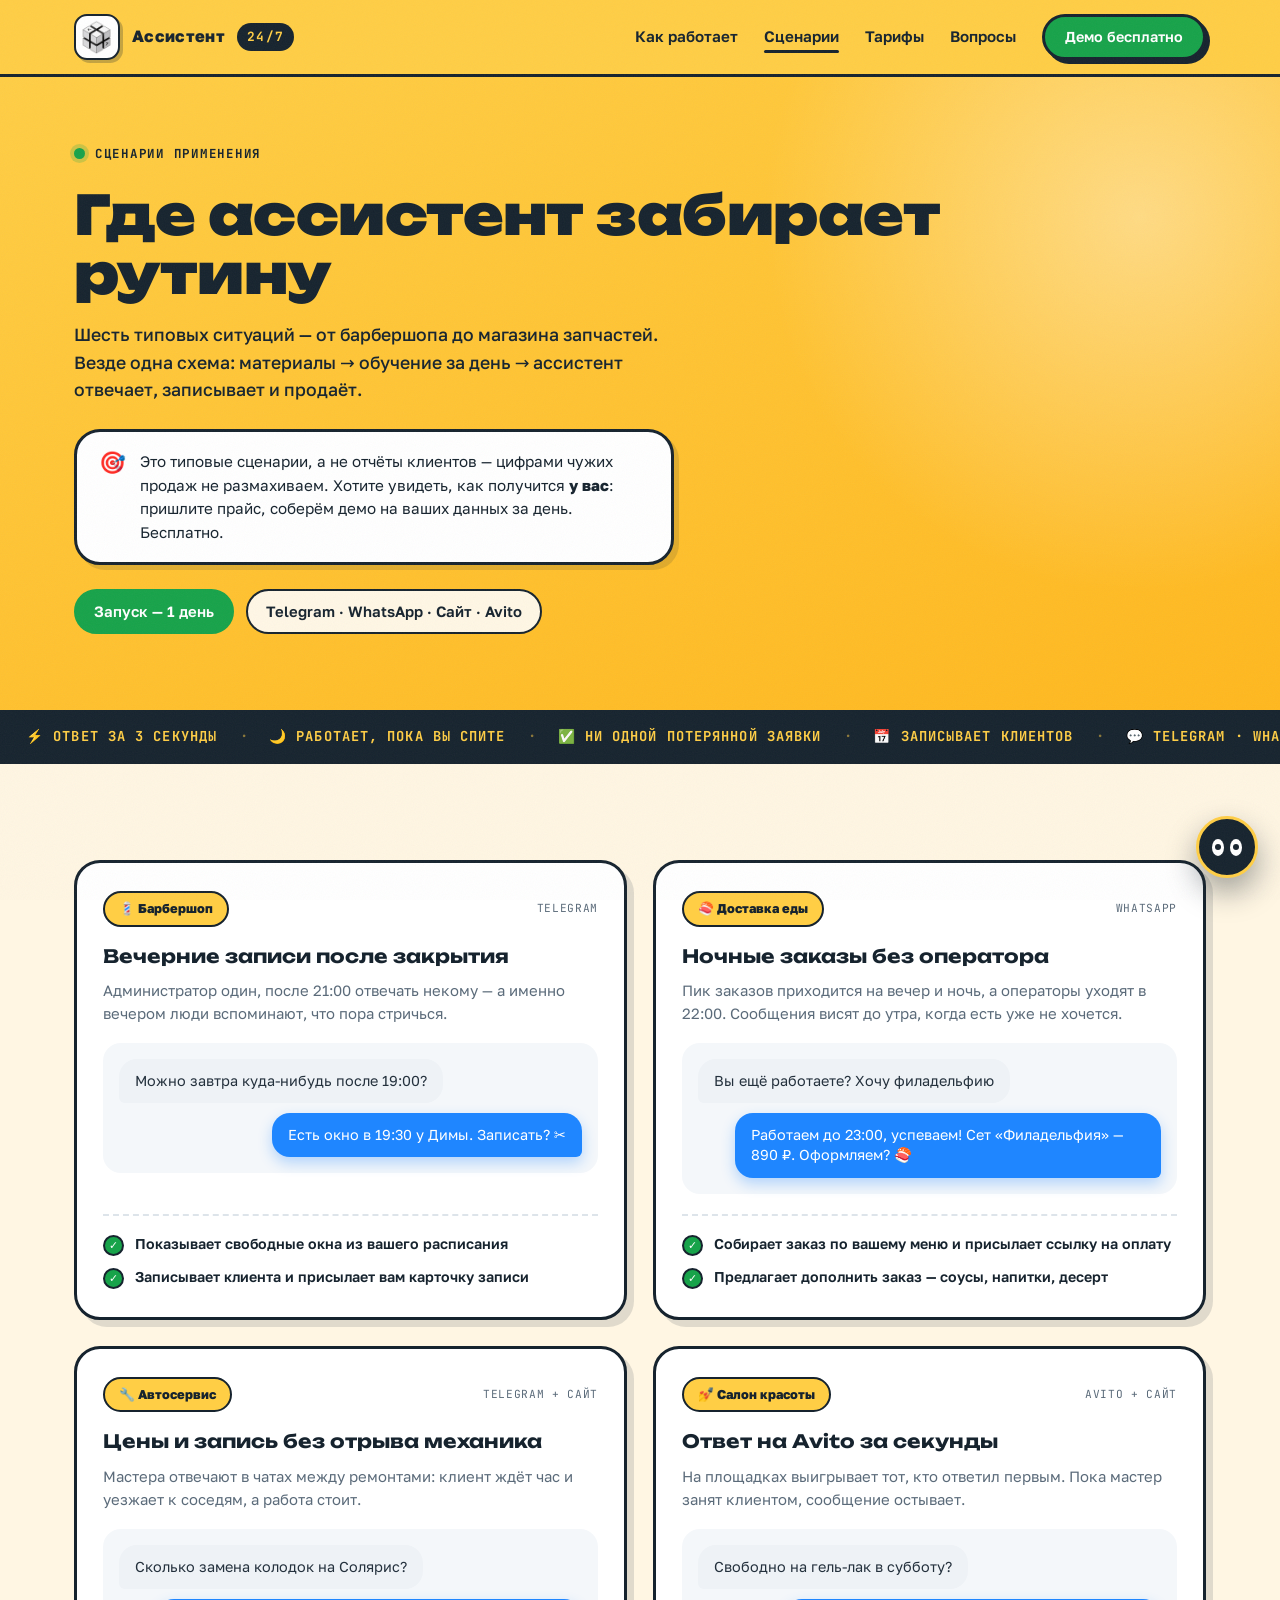
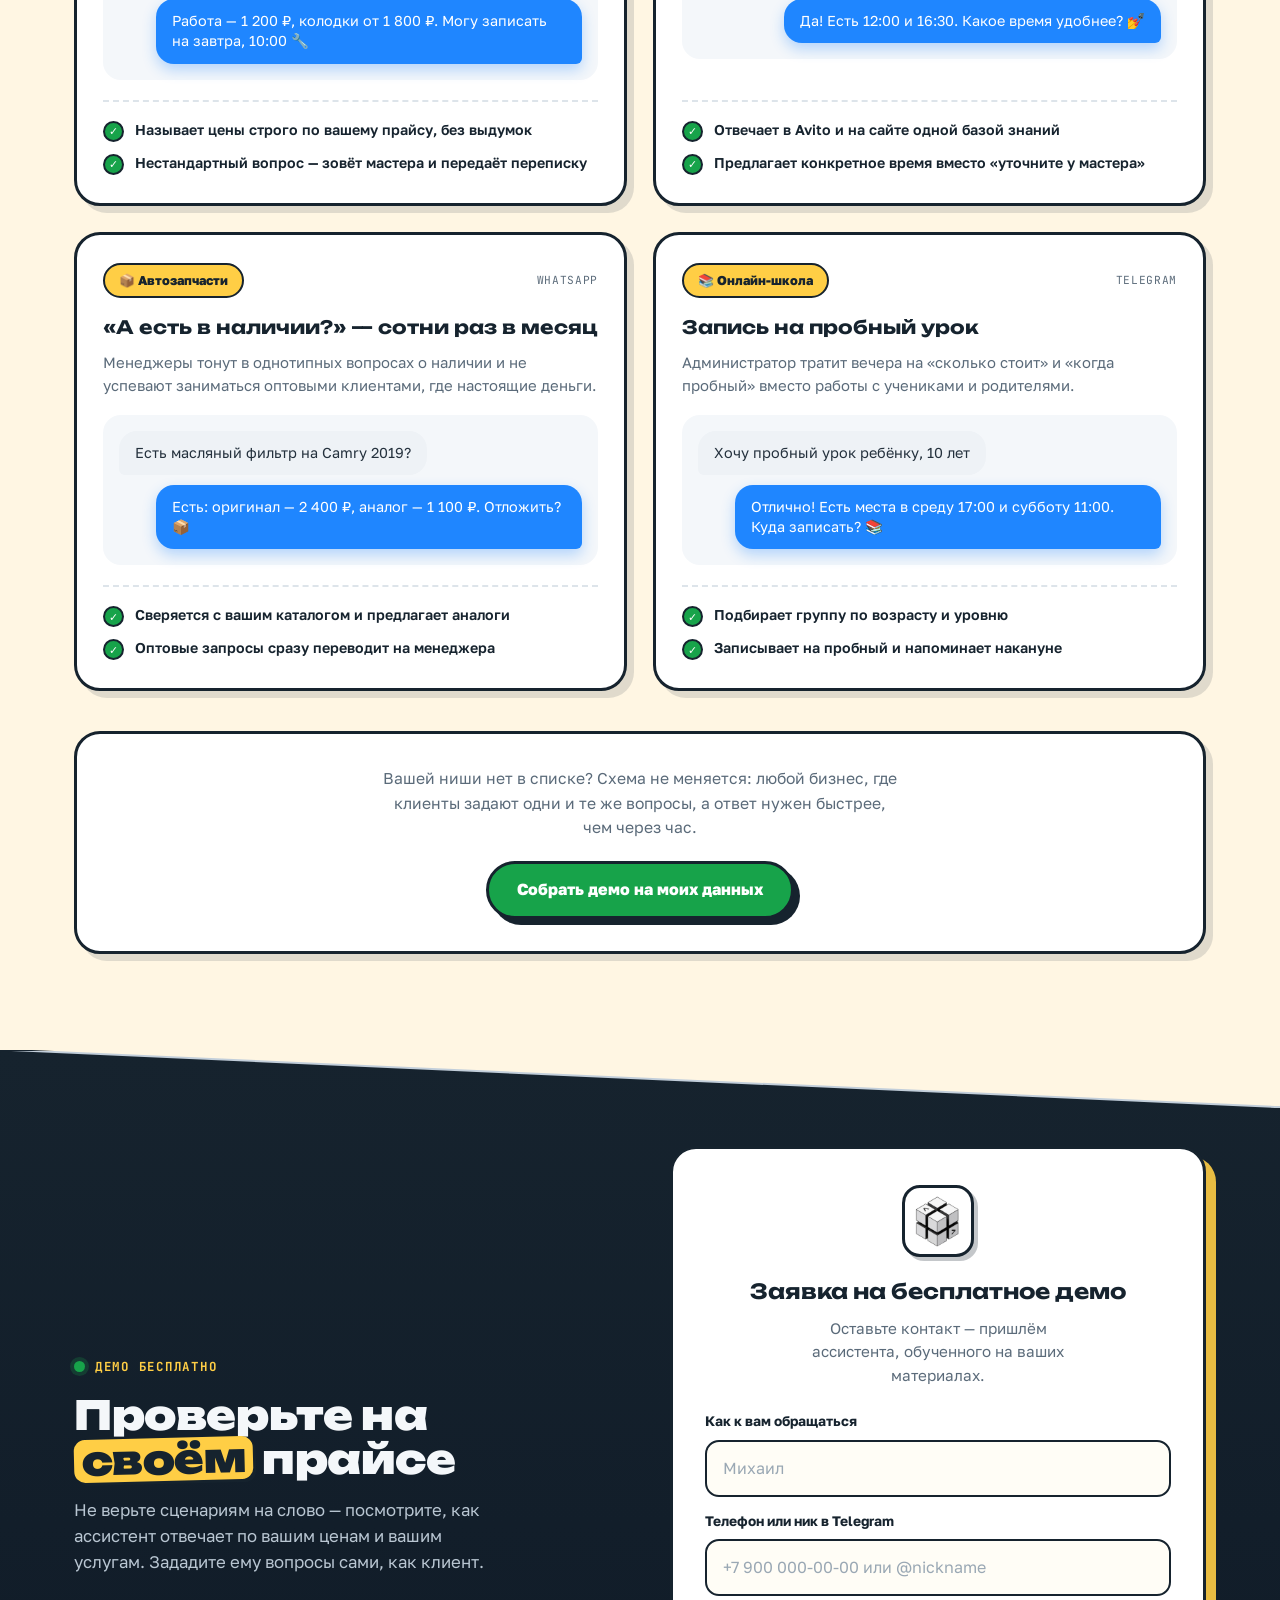
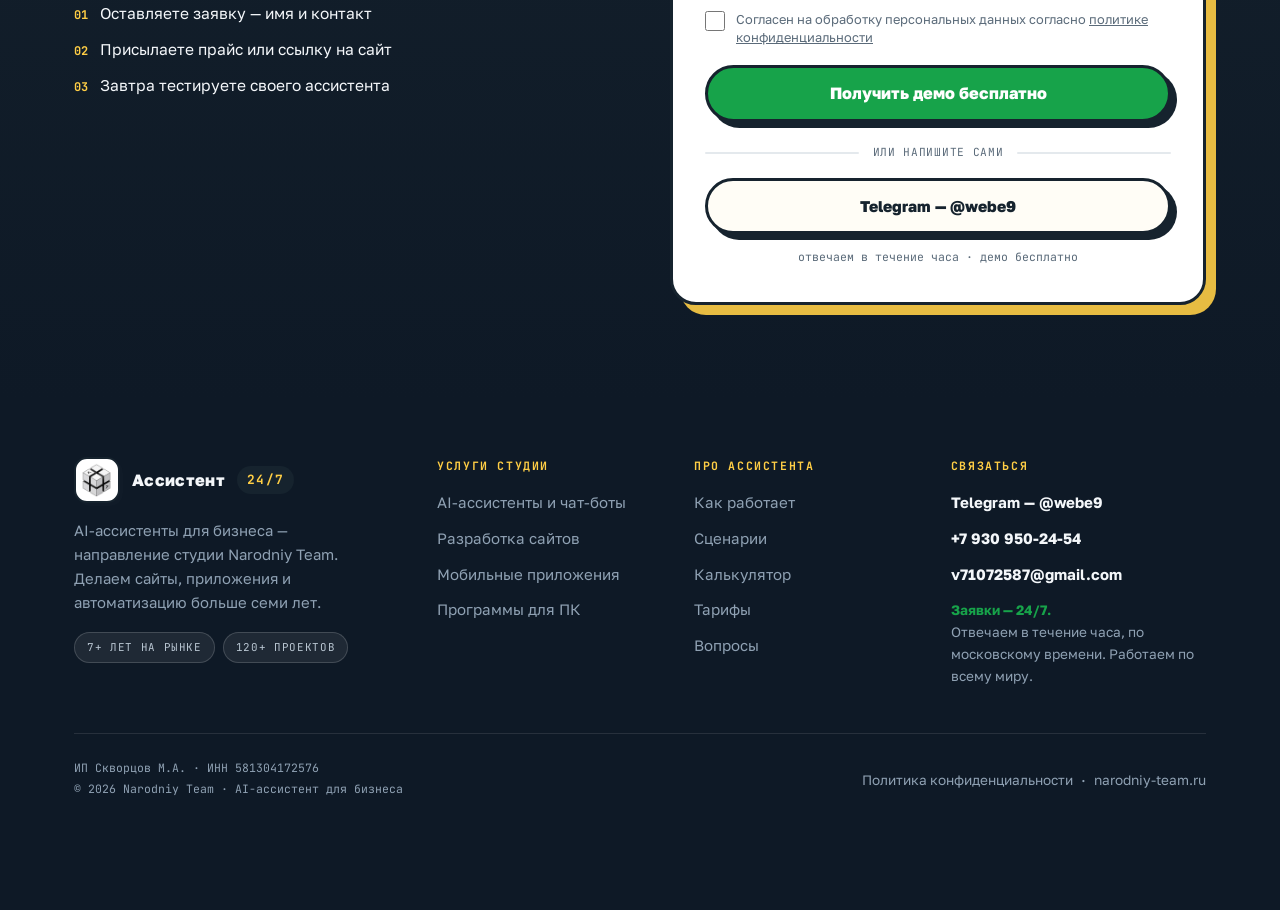
==== commit 86b2f2dd: "Кейсы переписаны в сценарии применения — без выдуманных результатов На странице стояли тринадцать ко" ====
--- a/cases.html
+++ b/cases.html
@@ -3,15 +3,15 @@
 <head>
 <meta charset="utf-8">
 <meta name="viewport" content="width=device-width, initial-scale=1, viewport-fit=cover">
-<title>Кейсы — AI-ассистент для бизнеса</title>
-<meta name="description" content="Примеры внедрений AI-ассистента: барбершоп, доставка еды, автосервис, салон красоты, автозапчасти, онлайн-школа.">
+<title>Сценарии применения — AI-ассистент для бизнеса</title>
+<meta name="description" content="Шесть сценариев работы AI-ассистента: барбершоп, доставка еды, автосервис, салон красоты, автозапчасти, онлайн-школа. Демо на ваших данных — бесплатно.">
 <meta name="theme-color" content="#FFCE45">
 <link rel="canonical" href="https://narodniy-team.ru/ai/cases.html">
 
 <meta property="og:type" content="website">
 <meta property="og:url" content="https://narodniy-team.ru/ai/cases.html">
-<meta property="og:title" content="Кейсы — AI-ассистент для бизнеса">
-<meta property="og:description" content="Шесть примеров: барбершоп, доставка еды, автосервис, салон красоты, автозапчасти, онлайн-школа. Везде одна схема — запуск за 1 день.">
+<meta property="og:title" content="Сценарии применения — AI-ассистент для бизнеса">
+<meta property="og:description" content="Шесть сценариев: барбершоп, доставка еды, автосервис, салон красоты, автозапчасти, онлайн-школа. Везде одна схема — запуск за 1 день.">
 <meta property="og:image" content="https://narodniy-team.ru/ai/og.png">
 <meta property="og:image:width" content="1200">
 <meta property="og:image:height" content="630">
@@ -20,7 +20,10 @@
 <meta name="twitter:card" content="summary_large_image">
 
 <script>document.documentElement.classList.add('js')</script>
-<link rel="icon" type="image/jpeg" href="logo.jpg">
+<link rel="icon" href="favicon.ico" sizes="any">
+<link rel="icon" type="image/png" sizes="32x32" href="favicon-32.png">
+<link rel="icon" type="image/png" sizes="16x16" href="favicon-16.png">
+<link rel="apple-touch-icon" href="apple-touch-icon.png">
 <link rel="preload" href="fonts/golos-text-400-cyrillic.woff2" as="font" type="font/woff2" crossorigin>
 <link rel="preload" href="fonts/unbounded-900-cyrillic.woff2" as="font" type="font/woff2" crossorigin>
 <link rel="stylesheet" href="styles.css">
@@ -38,7 +41,7 @@
     </a>
     <nav class="main-nav" aria-label="Основная навигация">
       <a href="./#how">Как работает</a>
-      <a href="cases.html" aria-current="page">Кейсы</a>
+      <a href="cases.html" aria-current="page">Сценарии</a>
       <a href="./#pricing">Тарифы</a>
       <a href="./#faq">Вопросы</a>
       <a class="btn" href="#cta">Демо бесплатно</a>
@@ -51,7 +54,7 @@
 
 <div class="mobile-menu" id="mmenu">
   <a href="./#how">Как работает</a>
-  <a href="cases.html">Кейсы</a>
+  <a href="cases.html">Сценарии</a>
   <a href="./#pricing">Тарифы</a>
   <a href="./#faq">Вопросы</a>
   <a class="btn" href="#cta">Демо бесплатно</a>
@@ -62,9 +65,15 @@
 <!-- ============ hero ============ -->
 <section class="page-hero">
   <div class="wrap">
-    <span class="eyebrow">Примеры работ</span>
-    <h1>Ассистенты уже работают. Вот как.</h1>
-    <p class="sub">Шесть внедрений — от барбершопа до магазина запчастей. Везде одна схема: материалы → обучение за день → ассистент отвечает, записывает и продаёт.</p>
+    <span class="eyebrow">Сценарии применения</span>
+    <h1>Где ассистент забирает рутину</h1>
+    <p class="sub">Шесть типовых ситуаций — от барбершопа до магазина запчастей. Везде одна схема: материалы → обучение за день → ассистент отвечает, записывает и продаёт.</p>
+    <!-- Честная рамка вместо выдуманных отчётов: показываем, что ассистент
+         делает, а проверить предлагаем на живом демо. -->
+    <div class="honest-note">
+      <span class="honest-ico" aria-hidden="true">🎯</span>
+      <p>Это типовые сценарии, а не отчёты клиентов — цифрами чужих продаж не размахиваем. Хотите увидеть, как получится <b>у вас</b>: пришлите прайс, соберём демо на ваших данных за день. Бесплатно.</p>
+    </div>
     <div class="hero-chips" style="margin-top:24px">
       <span class="chip solid-green">Запуск — 1 день</span>
       <span class="chip">Telegram · WhatsApp · Сайт · Avito</span>
@@ -77,7 +86,7 @@
   <div class="ticker-track"><span>⚡ ответ за 3 секунды</span><span>🌙 работает, пока вы спите</span><span>✅ ни одной потерянной заявки</span><span>📅 записывает клиентов</span><span>💬 telegram · whatsapp · сайт · avito</span><span>🧠 знает ваш бизнес наизусть</span><span>⚡ ответ за 3 секунды</span><span>🌙 работает, пока вы спите</span><span>✅ ни одной потерянной заявки</span><span>📅 записывает клиентов</span><span>💬 telegram · whatsapp · сайт · avito</span><span>🧠 знает ваш бизнес наизусть</span></div>
 </div>
 
-<!-- ============ кейсы ============ -->
+<!-- ============ сценарии ============ -->
 <section class="section">
   <div class="wrap">
     <div class="case-grid">
@@ -87,16 +96,16 @@
           <span class="case-tag">💈 Барбершоп</span>
           <span class="case-chan">Telegram</span>
         </div>
-        <h3>«Кактус», Москва</h3>
-        <p class="prob">Администратор один, после 21:00 телефон молчал — вечерние записи просто терялись.</p>
+        <h3>Вечерние записи после закрытия</h3>
+        <p class="prob">Администратор один, после 21:00 отвечать некому — а именно вечером люди вспоминают, что пора стричься.</p>
         <div class="case-chat">
           <div class="msg client">Можно завтра куда-нибудь после 19:00?</div>
           <div class="msg bot">Есть окно в 19:30 у Димы. Записать? ✂️</div>
         </div>
-        <div class="case-stats">
-          <span class="stat"><b>+23</b><small>записи в месяц</small></span>
-          <span class="stat"><b>0</b><small>пропущенных чатов</small></span>
-        </div>
+        <ul class="case-does">
+          <li><span class="tick" aria-hidden="true">✓</span>Показывает свободные окна из вашего расписания</li>
+          <li><span class="tick" aria-hidden="true">✓</span>Записывает клиента и присылает вам карточку записи</li>
+        </ul>
       </article>
 
       <article class="case reveal d1">
@@ -104,16 +113,16 @@
           <span class="case-tag">🍣 Доставка еды</span>
           <span class="case-chan">WhatsApp</span>
         </div>
-        <h3>Роллы «Икура»</h3>
-        <p class="prob">Пик заказов — вечер и ночь, а операторы уходили в 22:00. Ночные сообщения оставались без ответа до утра.</p>
+        <h3>Ночные заказы без оператора</h3>
+        <p class="prob">Пик заказов приходится на вечер и ночь, а операторы уходят в 22:00. Сообщения висят до утра, когда есть уже не хочется.</p>
         <div class="case-chat">
           <div class="msg client">Вы ещё работаете? Хочу филадельфию</div>
           <div class="msg bot">Работаем до 23:00, успеваем! Сет «Филадельфия» — 890 ₽. Оформляем? 🍣</div>
         </div>
-        <div class="case-stats">
-          <span class="stat"><b>+18%</b><small>ночных заказов</small></span>
-          <span class="stat"><b>+12%</b><small>средний чек — допродажи</small></span>
-        </div>
+        <ul class="case-does">
+          <li><span class="tick" aria-hidden="true">✓</span>Собирает заказ по вашему меню и присылает ссылку на оплату</li>
+          <li><span class="tick" aria-hidden="true">✓</span>Предлагает дополнить заказ — соусы, напитки, десерт</li>
+        </ul>
       </article>
 
       <article class="case reveal">
@@ -121,16 +130,16 @@
           <span class="case-tag">🔧 Автосервис</span>
           <span class="case-chan">Telegram + сайт</span>
         </div>
-        <h3>«Гараж 77»</h3>
-        <p class="prob">Механики отвечали в чатах между ремонтами — клиенты ждали часами и уезжали к соседям.</p>
+        <h3>Цены и запись без отрыва механика</h3>
+        <p class="prob">Мастера отвечают в чатах между ремонтами: клиент ждёт час и уезжает к соседям, а работа стоит.</p>
         <div class="case-chat">
           <div class="msg client">Сколько замена колодок на Солярис?</div>
           <div class="msg bot">Работа — 1 200 ₽, колодки от 1 800 ₽. Могу записать на завтра, 10:00 🔧</div>
         </div>
-        <div class="case-stats">
-          <span class="stat"><b>92%</b><small>вопросов — без механика</small></span>
-          <span class="stat"><b>+31</b><small>запись в месяц</small></span>
-        </div>
+        <ul class="case-does">
+          <li><span class="tick" aria-hidden="true">✓</span>Называет цены строго по вашему прайсу, без выдумок</li>
+          <li><span class="tick" aria-hidden="true">✓</span>Нестандартный вопрос — зовёт мастера и передаёт переписку</li>
+        </ul>
       </article>
 
       <article class="case reveal d1">
@@ -138,16 +147,16 @@
           <span class="case-tag">💅 Салон красоты</span>
           <span class="case-chan">Avito + сайт</span>
         </div>
-        <h3>Студия «Лак&amp;Го»</h3>
-        <p class="prob">На Avito отвечали раз в два часа. Пока писали ответ — клиент уже записался к конкурентам.</p>
+        <h3>Ответ на Avito за секунды</h3>
+        <p class="prob">На площадках выигрывает тот, кто ответил первым. Пока мастер занят клиентом, сообщение остывает.</p>
         <div class="case-chat">
           <div class="msg client">Свободно на гель-лак в субботу?</div>
           <div class="msg bot">Да! Есть 12:00 и 16:30. Какое время удобнее? 💅</div>
         </div>
-        <div class="case-stats">
-          <span class="stat"><b>×2,1</b><small>конверсия в запись</small></span>
-          <span class="stat"><b>3 сек</b><small>ответ вместо 2 часов</small></span>
-        </div>
+        <ul class="case-does">
+          <li><span class="tick" aria-hidden="true">✓</span>Отвечает в Avito и на сайте одной базой знаний</li>
+          <li><span class="tick" aria-hidden="true">✓</span>Предлагает конкретное время вместо «уточните у мастера»</li>
+        </ul>
       </article>
 
       <article class="case reveal">
@@ -155,16 +164,16 @@
           <span class="case-tag">📦 Автозапчасти</span>
           <span class="case-chan">WhatsApp</span>
         </div>
-        <h3>«ДеталиТут»</h3>
-        <p class="prob">700 однотипных «а есть в наличии?» в месяц. Менеджеры не успевали заниматься оптовыми клиентами.</p>
+        <h3>«А есть в наличии?» — сотни раз в месяц</h3>
+        <p class="prob">Менеджеры тонут в однотипных вопросах о наличии и не успевают заниматься оптовыми клиентами, где настоящие деньги.</p>
         <div class="case-chat">
           <div class="msg client">Есть масляный фильтр на Camry 2019?</div>
           <div class="msg bot">Есть: оригинал — 2 400 ₽, аналог — 1 100 ₽. Отложить? 📦</div>
         </div>
-        <div class="case-stats">
-          <span class="stat"><b>700+</b><small>диалогов в месяц</small></span>
-          <span class="stat"><b>80%</b><small>закрывает без менеджера</small></span>
-        </div>
+        <ul class="case-does">
+          <li><span class="tick" aria-hidden="true">✓</span>Сверяется с вашим каталогом и предлагает аналоги</li>
+          <li><span class="tick" aria-hidden="true">✓</span>Оптовые запросы сразу переводит на менеджера</li>
+        </ul>
       </article>
 
       <article class="case reveal d1">
@@ -172,20 +181,24 @@
           <span class="case-tag">📚 Онлайн-школа</span>
           <span class="case-chan">Telegram</span>
         </div>
-        <h3>Школа английского «Talky»</h3>
-        <p class="prob">Администратор тратил вечера на «сколько стоит» и «когда пробный» вместо работы с учениками.</p>
+        <h3>Запись на пробный урок</h3>
+        <p class="prob">Администратор тратит вечера на «сколько стоит» и «когда пробный» вместо работы с учениками и родителями.</p>
         <div class="case-chat">
           <div class="msg client">Хочу пробный урок ребёнку, 10 лет</div>
           <div class="msg bot">Отлично! Есть места в среду 17:00 и субботу 11:00. Куда записать? 📚</div>
         </div>
-        <div class="case-stats">
-          <span class="stat"><b>−15 ч</b><small>рутины в неделю</small></span>
-          <span class="stat"><b>68%</b><small>лидов доходят до пробного</small></span>
-        </div>
-      </article>
-
-    </div>
-    <p class="cases-note reveal">кейсы демонстрационные — скоро заменим на реальные истории клиентов</p>
+        <ul class="case-does">
+          <li><span class="tick" aria-hidden="true">✓</span>Подбирает группу по возрасту и уровню</li>
+          <li><span class="tick" aria-hidden="true">✓</span>Записывает на пробный и напоминает накануне</li>
+        </ul>
+      </article>
+
+    </div>
+
+    <div class="cases-foot reveal">
+      <p>Вашей ниши нет в списке? Схема не меняется: любой бизнес, где клиенты задают одни и те же вопросы, а ответ нужен быстрее, чем через час.</p>
+      <a class="btn" href="#cta">Собрать демо на моих данных</a>
+    </div>
   </div>
 </section>
 
@@ -195,14 +208,15 @@
   <div class="wrap cta-in">
     <div class="reveal">
       <span class="eyebrow">Демо бесплатно</span>
-      <h2 style="margin-top:16px">Хотите <span class="mark y">так же</span>?</h2>
-      <p class="lead">Ваша ниша — не из списка? Неважно: схема одна и та же. Пришлите прайс — завтра протестируете ассистента, обученного под ваш бизнес.</p>
+      <h2 style="margin-top:16px">Проверьте на <span class="mark y">своём</span> прайсе</h2>
+      <p class="lead">Не верьте сценариям на слово — посмотрите, как ассистент отвечает по вашим ценам и вашим услугам. Зададите ему вопросы сами, как клиент.</p>
       <div class="cta-steps">
         <span><b>01</b> Оставляете заявку — имя и контакт</span>
         <span><b>02</b> Присылаете прайс или ссылку на сайт</span>
         <span><b>03</b> Завтра тестируете своего ассистента</span>
       </div>
     </div>
+
     <!-- та же форма, что на главной; page=cases — чтобы видеть, откуда пришла заявка -->
     <div class="lead-card reveal d1">
       <img class="tg-logo" src="logo.jpg" alt="Логотип Narodniy Team">
@@ -271,7 +285,7 @@
         <h4>Про ассистента</h4>
         <ul>
           <li><a href="./#how">Как работает</a></li>
-          <li><a href="cases.html">Кейсы</a></li>
+          <li><a href="cases.html">Сценарии</a></li>
           <li><a href="./#calc">Калькулятор</a></li>
           <li><a href="./#pricing">Тарифы</a></li>
           <li><a href="./#faq">Вопросы</a></li>
@@ -325,7 +339,7 @@
     {
       "@type": "ListItem",
       "position": 2,
-      "name": "Кейсы",
+      "name": "Сценарии применения",
       "item": "https://narodniy-team.ru/ai/cases.html"
     }
   ]
--- a/styles.css
+++ b/styles.css
@@ -504,14 +504,40 @@
 }
 .case-chat .msg{animation:none;opacity:1;transform:none;font-size:.9rem;max-width:92%}
 .case-chat .msg.bot{box-shadow:0 6px 14px rgba(31,134,255,.3)}
-.case-stats{display:flex;flex-wrap:wrap;gap:10px;margin-top:auto}
-.stat{
-  background:var(--cream);border:2.5px solid var(--ink);border-radius:16px;
-  padding:10px 16px;flex:1;min-width:120px;
-}
-.stat b{display:block;font-family:var(--d);font-size:1.02rem;line-height:1.25}
-.stat small{font-size:.7rem;color:var(--muted);font-family:var(--m)}
-.cases-note{margin-top:34px;text-align:center;font-family:var(--m);font-size:.75rem;color:var(--muted)}
+/* Что ассистент делает в этом сценарии. Стоит на месте бывших цифр
+   результата: держит тот же вес в карточке, но говорит о возможностях,
+   а не о чужих продажах. */
+.case-does{
+  margin-top:auto;list-style:none;
+  display:flex;flex-direction:column;gap:11px;
+  padding-top:18px;border-top:2.5px dashed #DDE4EA;
+}
+.case-does li{display:flex;gap:11px;align-items:flex-start;font-size:.89rem;font-weight:600;line-height:1.45}
+.case-does .tick{
+  flex:none;width:21px;height:21px;margin-top:1px;border-radius:50%;
+  background:var(--green);color:#fff;border:2px solid var(--ink);
+  display:flex;align-items:center;justify-content:center;
+  font-size:.68rem;font-weight:800;
+}
+
+/* Рамка «это сценарии, а не отчёты» — сразу под подзаголовком,
+   а не мелким шрифтом в подвале страницы. */
+.honest-note{
+  margin-top:26px;max-width:60ch;
+  display:flex;gap:14px;align-items:flex-start;
+  background:var(--white);border:var(--line);border-radius:var(--r);
+  padding:18px 22px;box-shadow:5px 5px 0 rgba(22,35,46,.13);
+}
+.honest-ico{font-size:1.35rem;line-height:1.2;flex:none}
+.honest-note p{font-size:.95rem;line-height:1.55;margin:0}
+.honest-note b{font-weight:800}
+
+.cases-foot{
+  margin-top:40px;padding:32px 28px;text-align:center;
+  background:var(--white);border:var(--line);border-radius:var(--r);
+  box-shadow:7px 7px 0 rgba(22,35,46,.13);
+}
+.cases-foot p{max-width:52ch;margin:0 auto 22px;color:var(--muted);font-size:.98rem}
 
 /* ============ тарифы ============ */
 .price-grid{display:grid;grid-template-columns:repeat(3,1fr);gap:24px;align-items:stretch}
